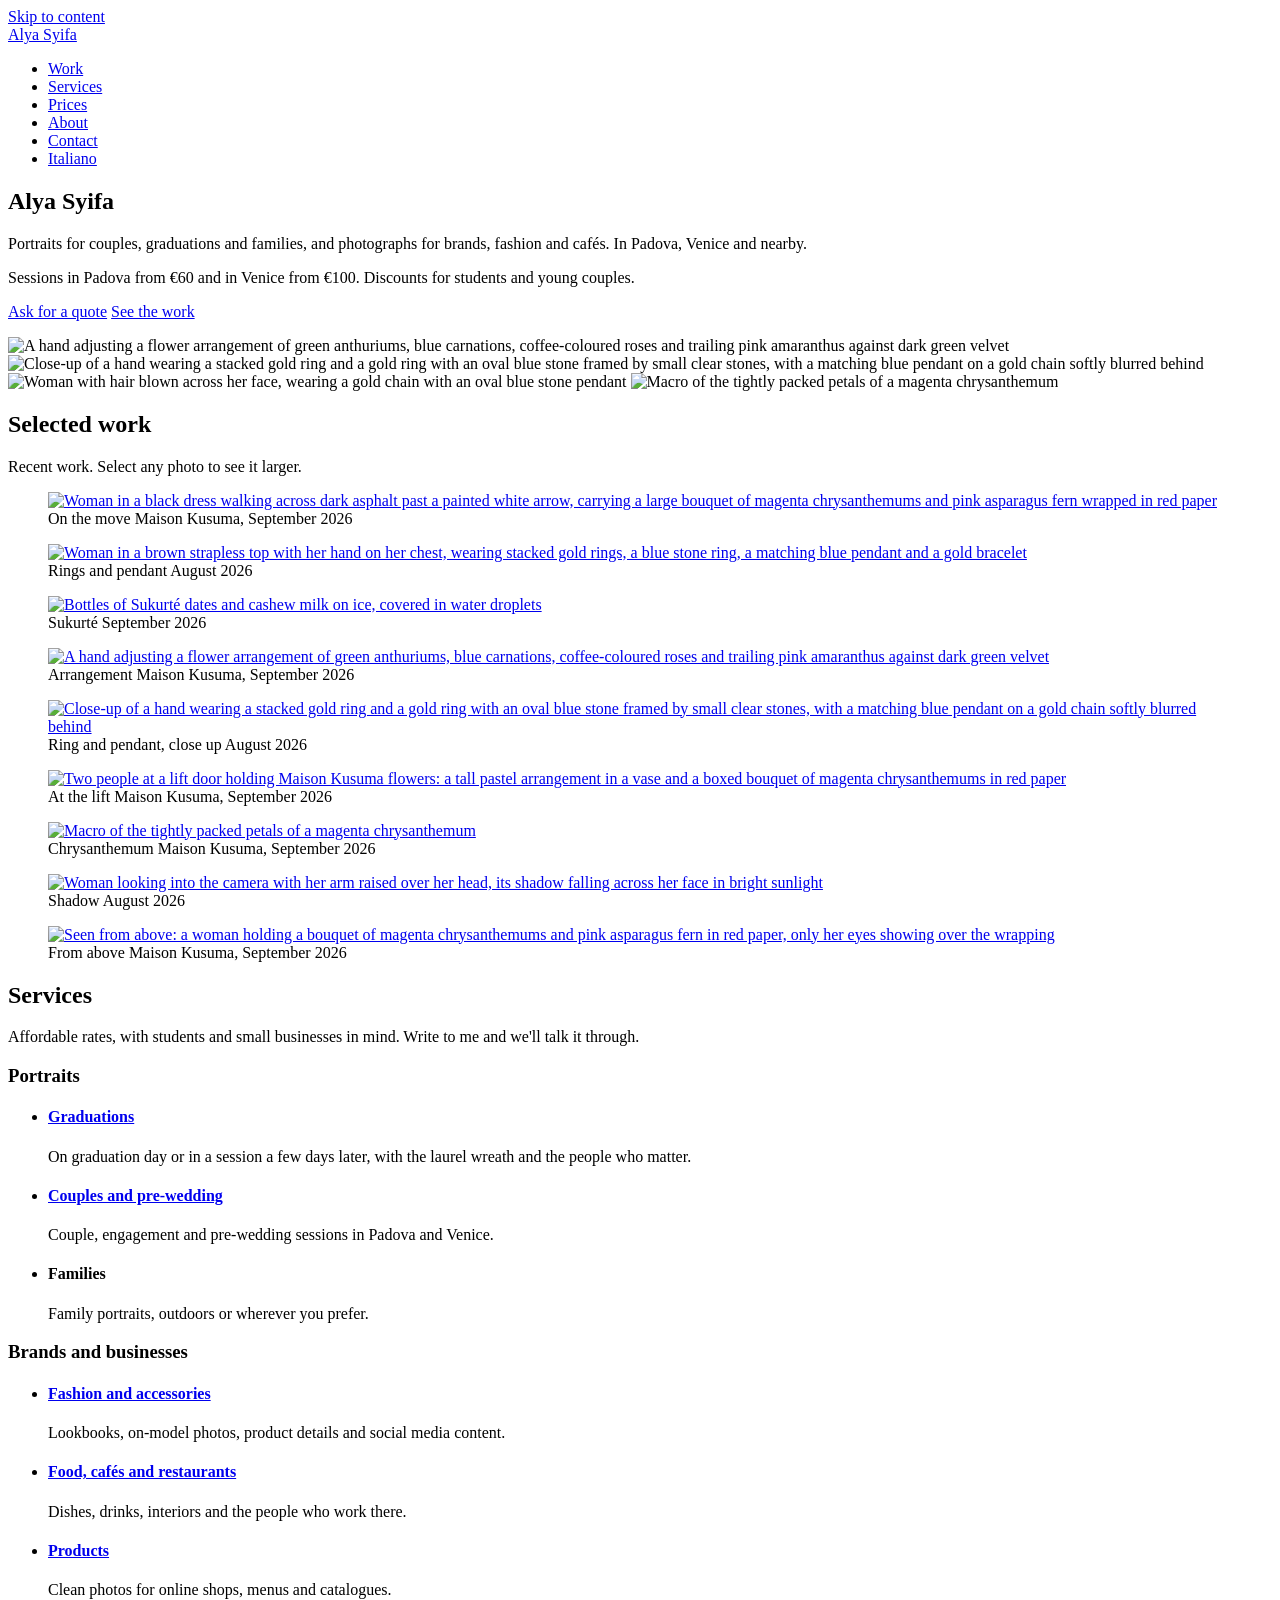
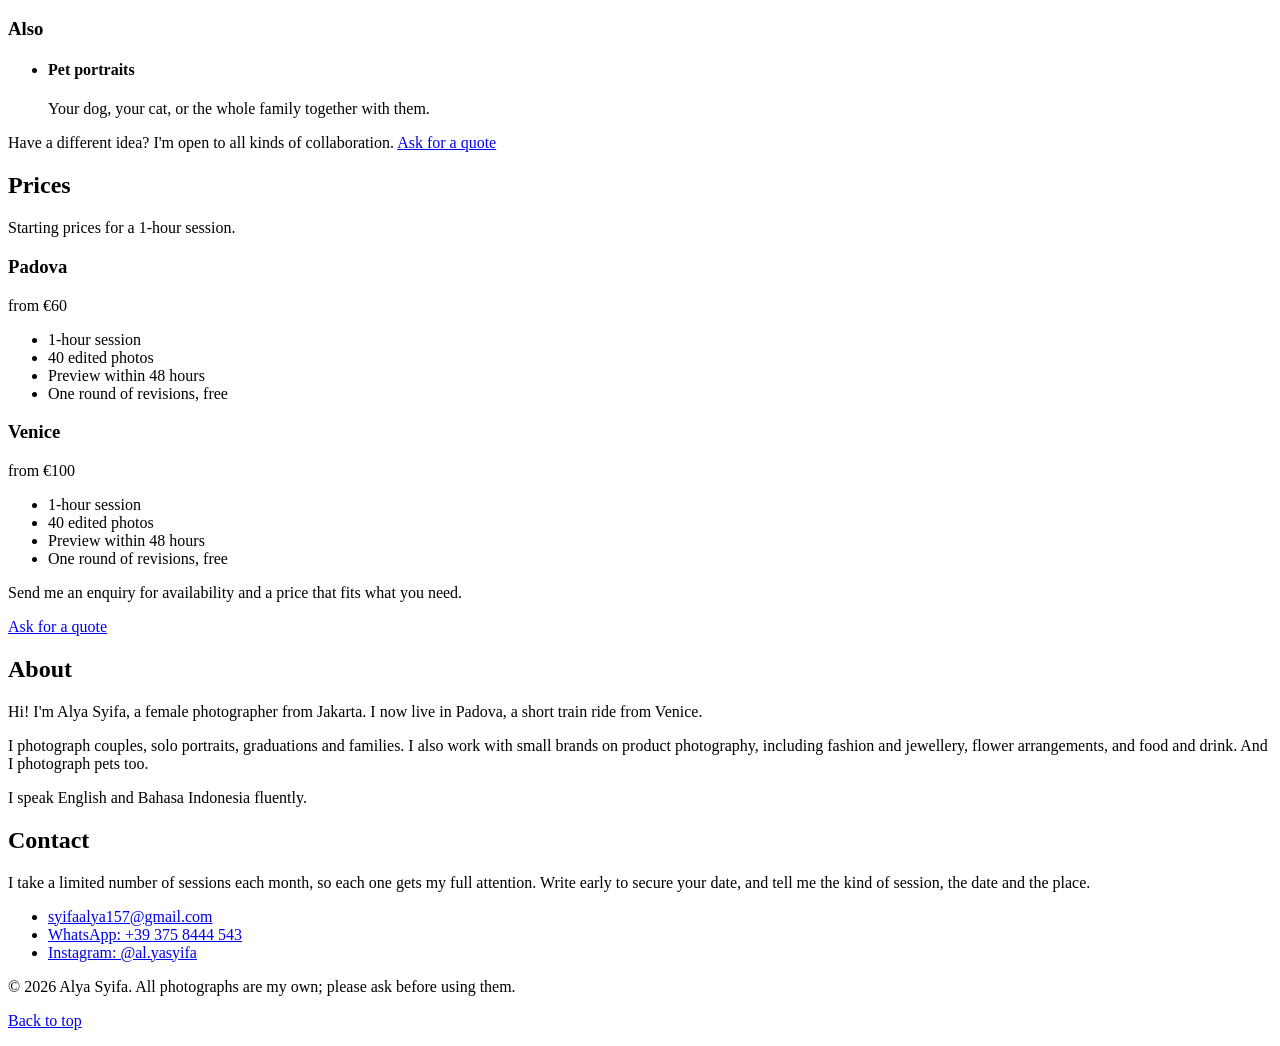
==== index.html @ f37473d4 "Add files via upload" ====
<!doctype html>
<html lang="en">
<head>
  <meta charset="utf-8">
  <meta name="viewport" content="width=device-width, initial-scale=1">
  <title>Alya Syifa | Portrait Photographer in Padova & Venice</title>
  <meta name="description" content="Photo sessions for graduations, couples, pre-wedding and families, plus photos for brands, fashion and cafés in Padova and Venice. Student discounts.">
  <link rel="canonical" href="https://syifaalya157-ops.github.io/">
  <!-- Language versions of this page (Google's hreflang). Keep both pages in sync. -->
  <link rel="alternate" hreflang="it" href="https://syifaalya157-ops.github.io/it/">
  <link rel="alternate" hreflang="en" href="https://syifaalya157-ops.github.io/">
  <link rel="alternate" hreflang="x-default" href="https://syifaalya157-ops.github.io/">

  <meta property="og:type" content="website">
  <meta property="og:locale" content="en_GB">
  <meta property="og:title" content="Alya Syifa | Portrait Photographer in Padova & Venice">
  <meta property="og:description" content="Photo sessions for graduations, couples, pre-wedding and families, plus photos for brands, fashion and cafés in Padova and Venice. Student discounts.">
  <meta property="og:url" content="https://syifaalya157-ops.github.io/">
  <meta property="og:image" content="https://syifaalya157-ops.github.io/images/og-image.jpg">
  <meta name="twitter:card" content="summary_large_image">

  <link rel="icon" href="favicon.svg" type="image/svg+xml">
  <link rel="preconnect" href="https://fonts.googleapis.com">
  <link rel="preconnect" href="https://fonts.gstatic.com" crossorigin>
  <link rel="stylesheet" href="https://fonts.googleapis.com/css2?family=Schibsted+Grotesk:wght@400;500;600;700&display=swap">
  <link rel="stylesheet" href="css/style.css">

  <script type="application/ld+json">
{
  "@context": "https://schema.org",
  "@graph": [
    {
      "@type": "Person",
      "@id": "https://syifaalya157-ops.github.io/#me",
      "name": "Alya Syifa",
      "url": "https://syifaalya157-ops.github.io/",
      "jobTitle": "Portrait photography",
      "sameAs": [
        "https://www.instagram.com/al.yasyifa/"
      ],
      "areaServed": [
        {
          "@type": "City",
          "name": "Padova"
        },
        {
          "@type": "City",
          "name": "Venezia"
        }
      ]
    },
    {
      "@type": "Service",
      "name": "Graduations",
      "description": "On graduation day or in a session a few days later, with the laurel wreath and the people who matter.",
      "url": "https://syifaalya157-ops.github.io/graduation.html",
      "inLanguage": "en",
      "provider": {
        "@id": "https://syifaalya157-ops.github.io/#me"
      },
      "areaServed": [
        {
          "@type": "City",
          "name": "Padova"
        },
        {
          "@type": "City",
          "name": "Venezia"
        }
      ]
    },
    {
      "@type": "Service",
      "name": "Couples and pre-wedding",
      "description": "Couple, engagement and pre-wedding sessions in Padova and Venice.",
      "url": "https://syifaalya157-ops.github.io/couples-pre-wedding.html",
      "inLanguage": "en",
      "provider": {
        "@id": "https://syifaalya157-ops.github.io/#me"
      },
      "areaServed": [
        {
          "@type": "City",
          "name": "Padova"
        },
        {
          "@type": "City",
          "name": "Venezia"
        }
      ]
    },
    {
      "@type": "Service",
      "name": "Families",
      "description": "Family portraits, outdoors or wherever you prefer.",
      "url": "https://syifaalya157-ops.github.io/",
      "inLanguage": "en",
      "provider": {
        "@id": "https://syifaalya157-ops.github.io/#me"
      },
      "areaServed": [
        {
          "@type": "City",
          "name": "Padova"
        },
        {
          "@type": "City",
          "name": "Venezia"
        }
      ]
    },
    {
      "@type": "Service",
      "name": "Fashion and accessories",
      "description": "Lookbooks, on-model photos, product details and social media content.",
      "url": "https://syifaalya157-ops.github.io/brands.html",
      "inLanguage": "en",
      "provider": {
        "@id": "https://syifaalya157-ops.github.io/#me"
      },
      "areaServed": [
        {
          "@type": "City",
          "name": "Padova"
        },
        {
          "@type": "City",
          "name": "Venezia"
        }
      ]
    },
    {
      "@type": "Service",
      "name": "Food, cafés and restaurants",
      "description": "Dishes, drinks, interiors and the people who work there.",
      "url": "https://syifaalya157-ops.github.io/brands.html",
      "inLanguage": "en",
      "provider": {
        "@id": "https://syifaalya157-ops.github.io/#me"
      },
      "areaServed": [
        {
          "@type": "City",
          "name": "Padova"
        },
        {
          "@type": "City",
          "name": "Venezia"
        }
      ]
    },
    {
      "@type": "Service",
      "name": "Products",
      "description": "Clean photos for online shops, menus and catalogues.",
      "url": "https://syifaalya157-ops.github.io/brands.html",
      "inLanguage": "en",
      "provider": {
        "@id": "https://syifaalya157-ops.github.io/#me"
      },
      "areaServed": [
        {
          "@type": "City",
          "name": "Padova"
        },
        {
          "@type": "City",
          "name": "Venezia"
        }
      ]
    },
    {
      "@type": "Service",
      "name": "Pet portraits",
      "description": "Your dog, your cat, or the whole family together with them.",
      "url": "https://syifaalya157-ops.github.io/",
      "inLanguage": "en",
      "provider": {
        "@id": "https://syifaalya157-ops.github.io/#me"
      },
      "areaServed": [
        {
          "@type": "City",
          "name": "Padova"
        },
        {
          "@type": "City",
          "name": "Venezia"
        }
      ]
    },
    {
      "@type": "Service",
      "name": "Photo session in Padova",
      "provider": {
        "@id": "https://syifaalya157-ops.github.io/#me"
      },
      "description": "1-hour session; 40 edited photos; Preview within 48 hours; One round of revisions, free",
      "areaServed": {
        "@type": "City",
        "name": "Padova"
      },
      "offers": {
        "@type": "Offer",
        "priceSpecification": {
          "@type": "PriceSpecification",
          "minPrice": "60",
          "priceCurrency": "EUR"
        }
      }
    },
    {
      "@type": "Service",
      "name": "Photo session in Venice",
      "provider": {
        "@id": "https://syifaalya157-ops.github.io/#me"
      },
      "description": "1-hour session; 40 edited photos; Preview within 48 hours; One round of revisions, free",
      "areaServed": {
        "@type": "City",
        "name": "Venice"
      },
      "offers": {
        "@type": "Offer",
        "priceSpecification": {
          "@type": "PriceSpecification",
          "minPrice": "100",
          "priceCurrency": "EUR"
        }
      }
    },
    {
      "@type": "ImageObject",
      "contentUrl": "https://syifaalya157-ops.github.io/images/florist-arrangement-green-velvet-1600.webp",
      "creator": {
        "@id": "https://syifaalya157-ops.github.io/#me"
      },
      "creditText": "Alya Syifa",
      "copyrightNotice": "© 2026 Alya Syifa"
    },
    {
      "@type": "ImageObject",
      "contentUrl": "https://syifaalya157-ops.github.io/images/gold-rings-blue-stone-ring-close-up-1600.webp",
      "creator": {
        "@id": "https://syifaalya157-ops.github.io/#me"
      },
      "creditText": "Alya Syifa",
      "copyrightNotice": "© 2026 Alya Syifa"
    },
    {
      "@type": "ImageObject",
      "contentUrl": "https://syifaalya157-ops.github.io/images/windswept-hair-blue-pendant-1600.webp",
      "creator": {
        "@id": "https://syifaalya157-ops.github.io/#me"
      },
      "creditText": "Alya Syifa",
      "copyrightNotice": "© 2026 Alya Syifa"
    },
    {
      "@type": "ImageObject",
      "contentUrl": "https://syifaalya157-ops.github.io/images/chrysanthemum-macro-1600.webp",
      "creator": {
        "@id": "https://syifaalya157-ops.github.io/#me"
      },
      "creditText": "Alya Syifa",
      "copyrightNotice": "© 2026 Alya Syifa"
    },
    {
      "@type": "ImageObject",
      "contentUrl": "https://syifaalya157-ops.github.io/images/bouquet-walk-road-arrow-1600.webp",
      "creator": {
        "@id": "https://syifaalya157-ops.github.io/#me"
      },
      "creditText": "Alya Syifa",
      "copyrightNotice": "© 2026 Alya Syifa"
    },
    {
      "@type": "ImageObject",
      "contentUrl": "https://syifaalya157-ops.github.io/images/gold-rings-blue-pendant-1600.webp",
      "creator": {
        "@id": "https://syifaalya157-ops.github.io/#me"
      },
      "creditText": "Alya Syifa",
      "copyrightNotice": "© 2026 Alya Syifa"
    },
    {
      "@type": "ImageObject",
      "contentUrl": "https://syifaalya157-ops.github.io/images/sukurte-dates-cashew-drink-1600.webp",
      "creator": {
        "@id": "https://syifaalya157-ops.github.io/#me"
      },
      "creditText": "Alya Syifa",
      "copyrightNotice": "© 2026 Alya Syifa"
    },
    {
      "@type": "ImageObject",
      "contentUrl": "https://syifaalya157-ops.github.io/images/maison-kusuma-flowers-lift-1600.webp",
      "creator": {
        "@id": "https://syifaalya157-ops.github.io/#me"
      },
      "creditText": "Alya Syifa",
      "copyrightNotice": "© 2026 Alya Syifa"
    },
    {
      "@type": "ImageObject",
      "contentUrl": "https://syifaalya157-ops.github.io/images/portrait-light-and-shadow-1600.webp",
      "creator": {
        "@id": "https://syifaalya157-ops.github.io/#me"
      },
      "creditText": "Alya Syifa",
      "copyrightNotice": "© 2026 Alya Syifa"
    },
    {
      "@type": "ImageObject",
      "contentUrl": "https://syifaalya157-ops.github.io/images/bouquet-from-above-1600.webp",
      "creator": {
        "@id": "https://syifaalya157-ops.github.io/#me"
      },
      "creditText": "Alya Syifa",
      "copyrightNotice": "© 2026 Alya Syifa"
    }
  ]
}
  </script>
</head>
<body>
  <a class="skip-link" href="#main">Skip to content</a>

  <header class="site-header">
    <div class="wrap">
      <a class="site-name" href="index.html" aria-current="page">Alya Syifa</a>
      <nav class="site-nav" aria-label="Main">
        <ul>
          <li><a href="#work">Work</a></li>
          <li><a href="#services">Services</a></li>
          <li><a href="#prices">Prices</a></li>
          <li><a href="#about">About</a></li>
          <li><a href="#contact">Contact</a></li>
          <li class="lang-item"><a href="it/index.html" hreflang="it" lang="it">Italiano</a></li>
        </ul>
      </nav>
    </div>
  </header>

  <main id="main">

    <section class="wrap hero" aria-labelledby="intro-title">
      <div>
        <h1 id="intro-title">Alya Syifa</h1>
        <p class="intro">Portraits for couples, graduations and families, and photographs for brands, fashion and cafés. In Padova, Venice and nearby.</p>
        <p class="note">Sessions in Padova from €60 and in Venice from €100. Discounts for students and young couples.</p>
        <p class="actions">
          <a class="btn" href="#contact">Ask for a quote</a>
          <a class="lead-link" href="#work">See the work</a>
        </p>
      </div>
      <!-- Collage of recent work. To swap a photo, change its file name in both
           src and srcset, and update the alt text. -->
      <div class="collage" role="group" aria-label="Recent work">
        <img class="tile-tall" style="object-position: 50% 35%"
             src="images/florist-arrangement-green-velvet-800.webp"
             srcset="images/florist-arrangement-green-velvet-800.webp 800w, images/florist-arrangement-green-velvet-1600.webp 1152w"
             sizes="(min-width: 52rem) 22vw, 50vw"
             width="800" height="1422" fetchpriority="high" decoding="async"
             alt="A hand adjusting a flower arrangement of green anthuriums, blue carnations, coffee-coloured roses and trailing pink amaranthus against dark green velvet">
        <img class="tile-small" style="object-position: 40% 60%"
             src="images/gold-rings-blue-stone-ring-close-up-800.webp"
             srcset="images/gold-rings-blue-stone-ring-close-up-800.webp 800w, images/gold-rings-blue-stone-ring-close-up-1600.webp 1600w"
             sizes="(min-width: 52rem) 22vw, 50vw"
             width="800" height="450" decoding="async"
             alt="Close-up of a hand wearing a stacked gold ring and a gold ring with an oval blue stone framed by small clear stones, with a matching blue pendant on a gold chain softly blurred behind">
        <img class="tile-mid" style="object-position: 50% 45%"
             src="images/windswept-hair-blue-pendant-800.webp"
             srcset="images/windswept-hair-blue-pendant-800.webp 800w, images/windswept-hair-blue-pendant-1600.webp 1600w"
             sizes="(min-width: 52rem) 22vw, 50vw"
             width="800" height="1000" decoding="async"
             alt="Woman with hair blown across her face, wearing a gold chain with an oval blue stone pendant">
        <img class="tile-wide" style="object-position: 50% 45%"
             src="images/chrysanthemum-macro-800.webp"
             srcset="images/chrysanthemum-macro-800.webp 800w, images/chrysanthemum-macro-1600.webp 1600w"
             sizes="(min-width: 52rem) 22vw, 50vw"
             width="800" height="534" decoding="async"
             alt="Macro of the tightly packed petals of a magenta chrysanthemum">
      </div>
    </section>

    <!-- Gallery: to add a photo, run tools/prepare_photos.py and paste the <figure> block it prints.
         Photos fill top to bottom, column by column.
         As you shoot other kinds of sessions, mix them in here: the best 6–12 photos overall. -->
    <section class="section" id="work" aria-labelledby="work-title">
      <div class="wrap">
        <div class="section-head">
          <h2 id="work-title">Selected work</h2>
          <p>Recent work. Select any photo to see it larger.</p>
        </div>
        <div class="gallery" data-lightbox>
          <figure class="shot" style="--ar: 1.7778">
            <a class="shot-link" href="images/bouquet-walk-road-arrow-1600.webp">
              <img src="images/bouquet-walk-road-arrow-800.webp"
                   srcset="images/bouquet-walk-road-arrow-800.webp 800w, images/bouquet-walk-road-arrow-1600.webp 1600w"
                   sizes="(max-width: 40rem) 100vw, 45vw"
                   width="1600" height="900" loading="lazy" decoding="async"
                   alt="Woman in a black dress walking across dark asphalt past a painted white arrow, carrying a large bouquet of magenta chrysanthemums and pink asparagus fern wrapped in red paper">
            </a>
            <figcaption>On the move <span>Maison Kusuma, September 2026</span></figcaption>
          </figure>

          <figure class="shot" style="--ar: 0.5625">
            <a class="shot-link" href="images/gold-rings-blue-pendant-1600.webp">
              <img src="images/gold-rings-blue-pendant-800.webp"
                   srcset="images/gold-rings-blue-pendant-800.webp 800w, images/gold-rings-blue-pendant-1600.webp 1152w"
                   sizes="(max-width: 40rem) 100vw, 45vw"
                   width="1152" height="2048" loading="lazy" decoding="async"
                   alt="Woman in a brown strapless top with her hand on her chest, wearing stacked gold rings, a blue stone ring, a matching blue pendant and a gold bracelet">
            </a>
            <figcaption>Rings and pendant <span>August 2026</span></figcaption>
          </figure>

          <figure class="shot" style="--ar: 1.7778">
            <a class="shot-link" href="images/sukurte-dates-cashew-drink-1600.webp">
              <img src="images/sukurte-dates-cashew-drink-800.webp"
                   srcset="images/sukurte-dates-cashew-drink-800.webp 800w, images/sukurte-dates-cashew-drink-1600.webp 1600w"
                   sizes="(max-width: 40rem) 100vw, 45vw"
                   width="1600" height="900" loading="lazy" decoding="async"
                   alt="Bottles of Sukurté dates and cashew milk on ice, covered in water droplets">
            </a>
            <figcaption>Sukurté <span>September 2026</span></figcaption>
          </figure>

          <figure class="shot" style="--ar: 0.5625">
            <a class="shot-link" href="images/florist-arrangement-green-velvet-1600.webp">
              <img src="images/florist-arrangement-green-velvet-800.webp"
                   srcset="images/florist-arrangement-green-velvet-800.webp 800w, images/florist-arrangement-green-velvet-1600.webp 1152w"
                   sizes="(max-width: 40rem) 100vw, 45vw"
                   width="1152" height="2048" loading="lazy" decoding="async"
                   alt="A hand adjusting a flower arrangement of green anthuriums, blue carnations, coffee-coloured roses and trailing pink amaranthus against dark green velvet">
            </a>
            <figcaption>Arrangement <span>Maison Kusuma, September 2026</span></figcaption>
          </figure>

          <figure class="shot" style="--ar: 1.7778">
            <a class="shot-link" href="images/gold-rings-blue-stone-ring-close-up-1600.webp">
              <img src="images/gold-rings-blue-stone-ring-close-up-800.webp"
                   srcset="images/gold-rings-blue-stone-ring-close-up-800.webp 800w, images/gold-rings-blue-stone-ring-close-up-1600.webp 1600w"
                   sizes="(max-width: 40rem) 100vw, 45vw"
                   width="1600" height="900" loading="lazy" decoding="async"
                   alt="Close-up of a hand wearing a stacked gold ring and a gold ring with an oval blue stone framed by small clear stones, with a matching blue pendant on a gold chain softly blurred behind">
            </a>
            <figcaption>Ring and pendant, close up <span>August 2026</span></figcaption>
          </figure>

          <figure class="shot" style="--ar: 1.7778">
            <a class="shot-link" href="images/maison-kusuma-flowers-lift-1600.webp">
              <img src="images/maison-kusuma-flowers-lift-800.webp"
                   srcset="images/maison-kusuma-flowers-lift-800.webp 800w, images/maison-kusuma-flowers-lift-1600.webp 1600w"
                   sizes="(max-width: 40rem) 100vw, 45vw"
                   width="1600" height="900" loading="lazy" decoding="async"
                   alt="Two people at a lift door holding Maison Kusuma flowers: a tall pastel arrangement in a vase and a boxed bouquet of magenta chrysanthemums in red paper">
            </a>
            <figcaption>At the lift <span>Maison Kusuma, September 2026</span></figcaption>
          </figure>

          <figure class="shot" style="--ar: 1.4967">
            <a class="shot-link" href="images/chrysanthemum-macro-1600.webp">
              <img src="images/chrysanthemum-macro-800.webp"
                   srcset="images/chrysanthemum-macro-800.webp 800w, images/chrysanthemum-macro-1600.webp 1600w"
                   sizes="(max-width: 40rem) 100vw, 45vw"
                   width="1600" height="1069" loading="lazy" decoding="async"
                   alt="Macro of the tightly packed petals of a magenta chrysanthemum">
            </a>
            <figcaption>Chrysanthemum <span>Maison Kusuma, September 2026</span></figcaption>
          </figure>

          <figure class="shot" style="--ar: 0.5625">
            <a class="shot-link" href="images/portrait-light-and-shadow-1600.webp">
              <img src="images/portrait-light-and-shadow-800.webp"
                   srcset="images/portrait-light-and-shadow-800.webp 800w, images/portrait-light-and-shadow-1600.webp 1152w"
                   sizes="(max-width: 40rem) 100vw, 45vw"
                   width="1152" height="2048" loading="lazy" decoding="async"
                   alt="Woman looking into the camera with her arm raised over her head, its shadow falling across her face in bright sunlight">
            </a>
            <figcaption>Shadow <span>August 2026</span></figcaption>
          </figure>

          <figure class="shot" style="--ar: 1.7778">
            <a class="shot-link" href="images/bouquet-from-above-1600.webp">
              <img src="images/bouquet-from-above-800.webp"
                   srcset="images/bouquet-from-above-800.webp 800w, images/bouquet-from-above-1600.webp 1600w"
                   sizes="(max-width: 40rem) 100vw, 45vw"
                   width="1600" height="900" loading="lazy" decoding="async"
                   alt="Seen from above: a woman holding a bouquet of magenta chrysanthemums and pink asparagus fern in red paper, only her eyes showing over the wrapping">
            </a>
            <figcaption>From above <span>Maison Kusuma, September 2026</span></figcaption>
          </figure>
        </div>
      </div>
    </section>

    <section class="section" id="services" aria-labelledby="services-title">
      <div class="wrap">
        <div class="section-head">
          <h2 id="services-title">Services</h2>
          <p>Affordable rates, with students and small businesses in mind. Write to me and we'll talk it through.</p>
        </div>
        <div class="service-group">
          <h3>Portraits</h3>
          <ul class="service-list">
            <li>
              <h4><a href="graduation.html">Graduations</a></h4>
              <p>On graduation day or in a session a few days later, with the laurel wreath and the people who matter.</p>
            </li>
            <li>
              <h4><a href="couples-pre-wedding.html">Couples and pre-wedding</a></h4>
              <p>Couple, engagement and pre-wedding sessions in Padova and Venice.</p>
            </li>
            <li>
              <h4>Families</h4>
              <p>Family portraits, outdoors or wherever you prefer.</p>
            </li>
          </ul>
        </div>
        <div class="service-group">
          <h3>Brands and businesses</h3>
          <ul class="service-list">
            <li>
              <h4><a href="brands.html#fashion">Fashion and accessories</a></h4>
              <p>Lookbooks, on-model photos, product details and social media content.</p>
            </li>
            <li>
              <h4><a href="brands.html#food">Food, cafés and restaurants</a></h4>
              <p>Dishes, drinks, interiors and the people who work there.</p>
            </li>
            <li>
              <h4><a href="brands.html#products">Products</a></h4>
              <p>Clean photos for online shops, menus and catalogues.</p>
            </li>
          </ul>
        </div>
        <div class="service-group">
          <h3>Also</h3>
          <ul class="service-list">
            <li>
              <h4>Pet portraits</h4>
              <p>Your dog, your cat, or the whole family together with them.</p>
            </li>
          </ul>
        </div>
        <p class="collab">Have a different idea? I'm open to all kinds of collaboration. <a href="#contact">Ask for a quote</a></p>
      </div>
    </section>


    <section class="section" id="prices" aria-labelledby="prices-title">
      <div class="wrap">
        <div class="section-head">
          <h2 id="prices-title">Prices</h2>
          <p>Starting prices for a 1-hour session.</p>
        </div>
        <div class="prices">
          <article class="price">
            <h3>Padova</h3>
            <p class="amount"><span class="from">from</span> €60</p>
            <ul>
              <li>1-hour session</li>
              <li>40 edited photos</li>
              <li>Preview within 48 hours</li>
              <li>One round of revisions, free</li>
            </ul>
          </article>
          <article class="price">
            <h3>Venice</h3>
            <p class="amount"><span class="from">from</span> €100</p>
            <ul>
              <li>1-hour session</li>
              <li>40 edited photos</li>
              <li>Preview within 48 hours</li>
              <li>One round of revisions, free</li>
            </ul>
          </article>
        </div>
        <div class="prices-cta">
          <p>Send me an enquiry for availability and a price that fits what you need.</p>
          <p class="actions"><a class="btn" href="#contact">Ask for a quote</a></p>
        </div>
      </div>
    </section>
    <section class="section" id="about" aria-labelledby="about-title">
      <div class="wrap">
        <div class="section-head">
          <h2 id="about-title">About</h2>
        </div>
        <!-- To add a portrait of yourself later: put it above <div class="text">
             as an <img> and remove " text-only" from the class below. -->
        <div class="about text-only">
          <div class="text">
            <p>Hi! I'm Alya Syifa, a female photographer from Jakarta. I now live in Padova, a short train ride from Venice.</p>
            <p>I photograph couples, solo portraits, graduations and families. I also work with small brands on product photography, including fashion and jewellery, flower arrangements, and food and drink. And I photograph pets too.</p>
            <p>I speak English and Bahasa Indonesia fluently.</p>
          </div>
        </div>
      </div>
    </section>

    <section class="section" id="contact" aria-labelledby="contact-title">
      <div class="wrap">
        <div class="section-head">
          <h2 id="contact-title">Contact</h2>
          <p>I take a limited number of sessions each month, so each one gets my full attention. Write early to secure your date, and tell me the kind of session, the date and the place.</p>
        </div>
        <ul class="contact-list">
          <li><a class="big" href="mailto:syifaalya157@gmail.com">syifaalya157@gmail.com</a></li>
          <!-- WhatsApp link: country code + number, no spaces or + sign. -->
          <li><a href="https://wa.me/393758444543">WhatsApp: +39 375 8444 543</a></li>
          <li><a href="https://www.instagram.com/al.yasyifa/" rel="me">Instagram: @al.yasyifa</a></li>
        </ul>
      </div>
    </section>

  </main>

  <footer class="site-footer">
    <div class="wrap">
      <p>© 2026 Alya Syifa. All photographs are my own; please ask before using them.</p>
      <!-- If you have a partita IVA, Italian rules require it on the home page. Remove the comment marks and fill it in:
      <p>P.IVA [00000000000]</p> -->
      <p><a href="#main">Back to top</a></p>
    </div>
  </footer>

  <script src="js/lightbox.js" defer></script>
</body>
</html>
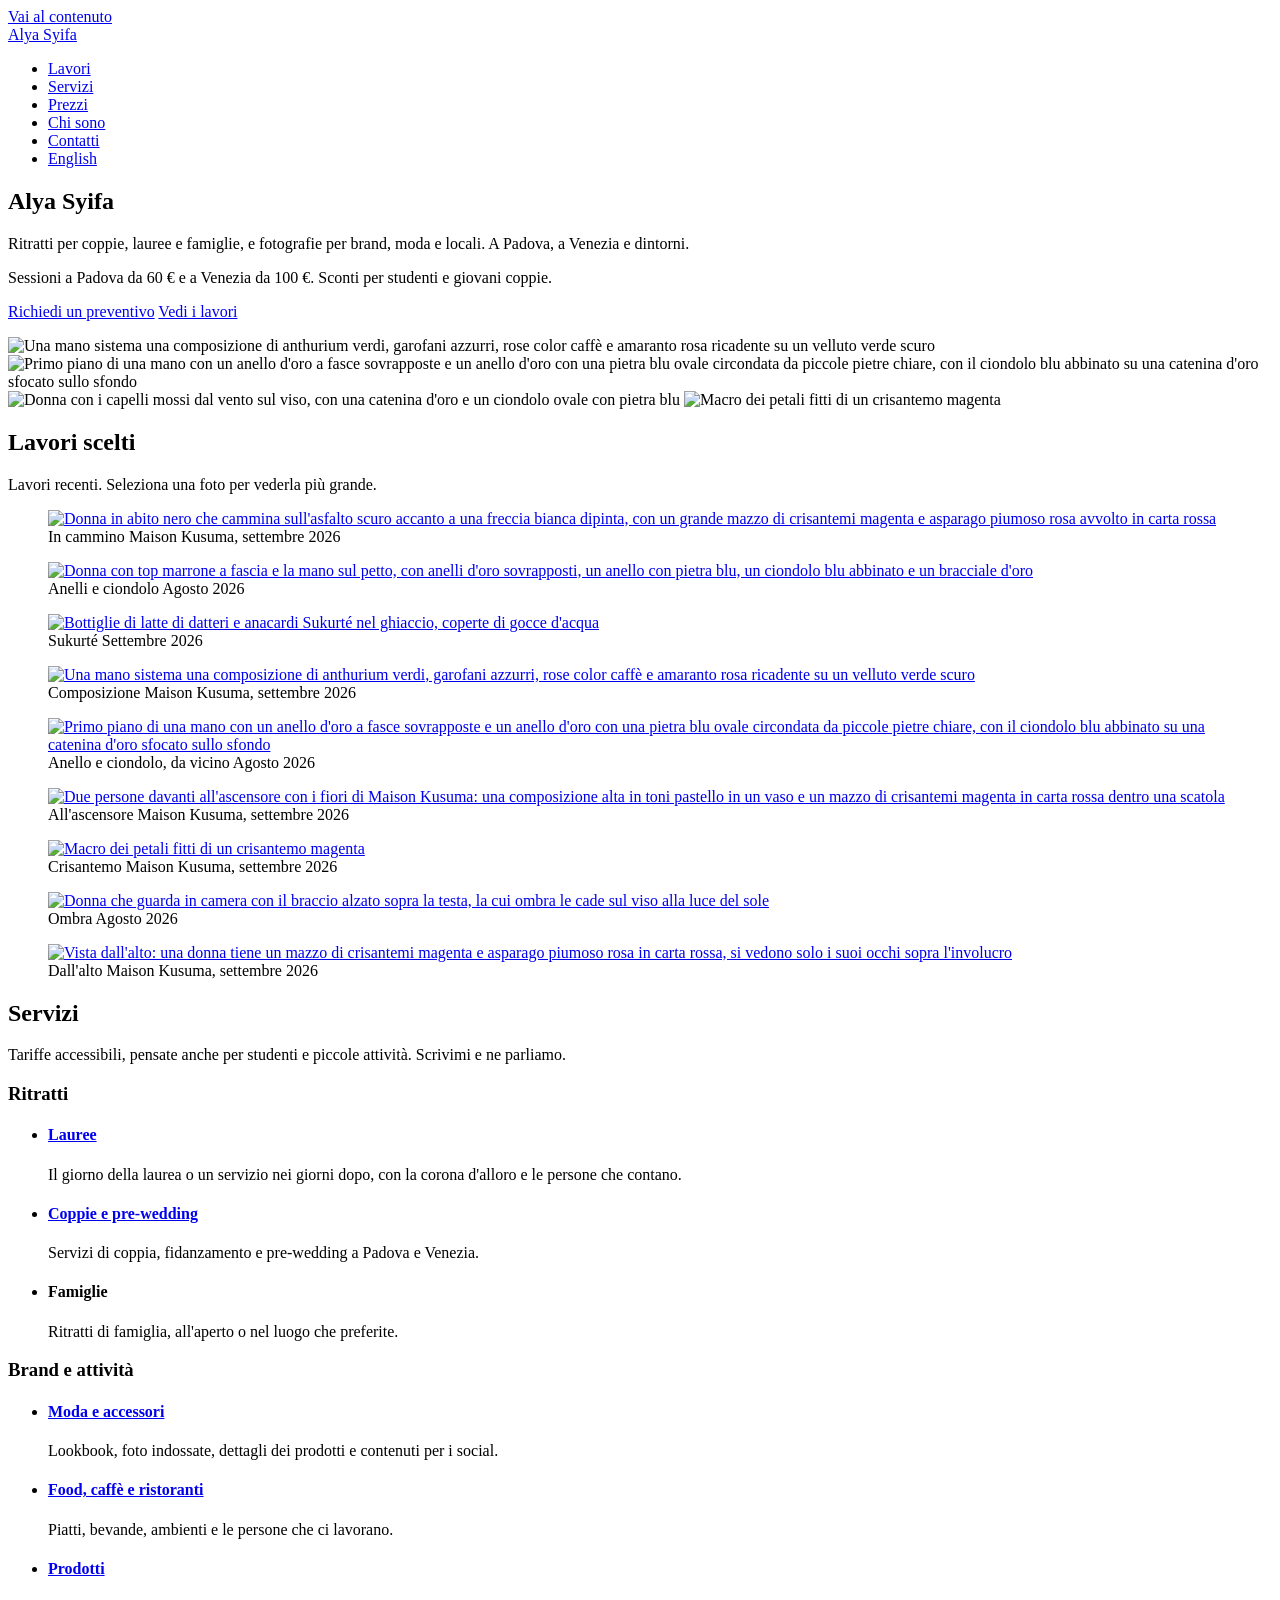
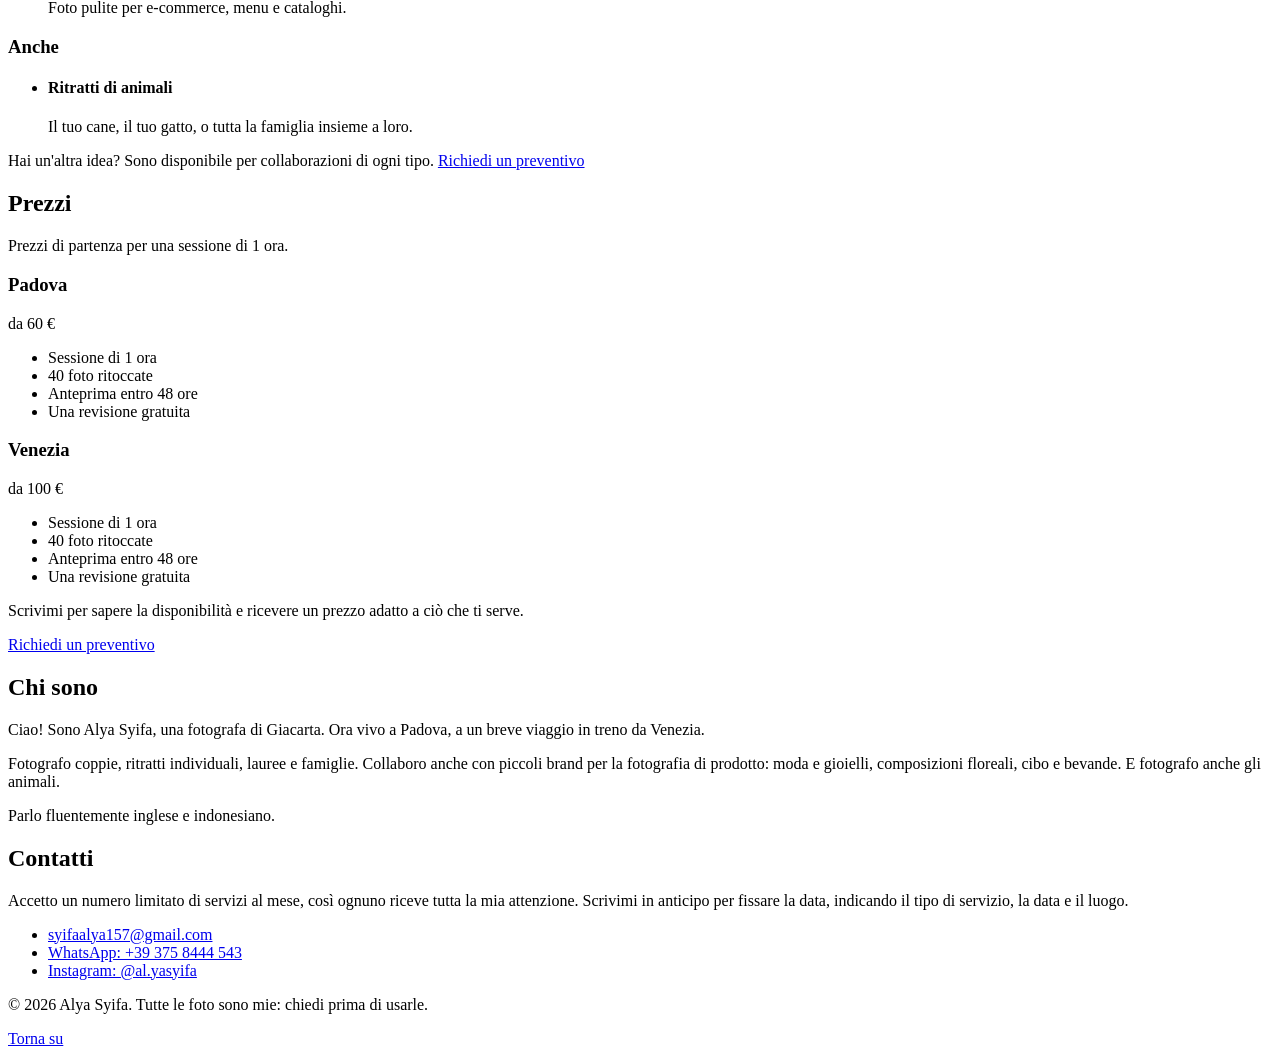
==== commit d0787782: "Add files via upload" ====
--- a/index.html
+++ b/index.html
@@ -1,29 +1,29 @@
 <!doctype html>
-<html lang="en">
+<html lang="it">
 <head>
   <meta charset="utf-8">
   <meta name="viewport" content="width=device-width, initial-scale=1">
-  <title>Alya Syifa | Portrait Photographer in Padova & Venice</title>
-  <meta name="description" content="Photo sessions for graduations, couples, pre-wedding and families, plus photos for brands, fashion and cafés in Padova and Venice. Student discounts.">
-  <link rel="canonical" href="https://syifaalya157-ops.github.io/">
+  <title>Alya Syifa | Fotografia di ritratto a Padova e Venezia</title>
+  <meta name="description" content="Servizi fotografici per lauree, coppie, pre-wedding e famiglie, e foto per brand, moda e locali a Padova e Venezia. Sconti per studenti.">
+  <link rel="canonical" href="https://syifaalya157-ops.github.io/it/">
   <!-- Language versions of this page (Google's hreflang). Keep both pages in sync. -->
   <link rel="alternate" hreflang="it" href="https://syifaalya157-ops.github.io/it/">
   <link rel="alternate" hreflang="en" href="https://syifaalya157-ops.github.io/">
   <link rel="alternate" hreflang="x-default" href="https://syifaalya157-ops.github.io/">
 
   <meta property="og:type" content="website">
-  <meta property="og:locale" content="en_GB">
-  <meta property="og:title" content="Alya Syifa | Portrait Photographer in Padova & Venice">
-  <meta property="og:description" content="Photo sessions for graduations, couples, pre-wedding and families, plus photos for brands, fashion and cafés in Padova and Venice. Student discounts.">
-  <meta property="og:url" content="https://syifaalya157-ops.github.io/">
+  <meta property="og:locale" content="it_IT">
+  <meta property="og:title" content="Alya Syifa | Fotografia di ritratto a Padova e Venezia">
+  <meta property="og:description" content="Servizi fotografici per lauree, coppie, pre-wedding e famiglie, e foto per brand, moda e locali a Padova e Venezia. Sconti per studenti.">
+  <meta property="og:url" content="https://syifaalya157-ops.github.io/it/">
   <meta property="og:image" content="https://syifaalya157-ops.github.io/images/og-image.jpg">
   <meta name="twitter:card" content="summary_large_image">
 
-  <link rel="icon" href="favicon.svg" type="image/svg+xml">
+  <link rel="icon" href="../favicon.svg" type="image/svg+xml">
   <link rel="preconnect" href="https://fonts.googleapis.com">
   <link rel="preconnect" href="https://fonts.gstatic.com" crossorigin>
   <link rel="stylesheet" href="https://fonts.googleapis.com/css2?family=Schibsted+Grotesk:wght@400;500;600;700&display=swap">
-  <link rel="stylesheet" href="css/style.css">
+  <link rel="stylesheet" href="../css/style.css">
 
   <script type="application/ld+json">
 {
@@ -34,7 +34,7 @@
       "@id": "https://syifaalya157-ops.github.io/#me",
       "name": "Alya Syifa",
       "url": "https://syifaalya157-ops.github.io/",
-      "jobTitle": "Portrait photography",
+      "jobTitle": "Fotografia di ritratto",
       "sameAs": [
         "https://www.instagram.com/al.yasyifa/"
       ],
@@ -51,151 +51,151 @@
     },
     {
       "@type": "Service",
-      "name": "Graduations",
-      "description": "On graduation day or in a session a few days later, with the laurel wreath and the people who matter.",
-      "url": "https://syifaalya157-ops.github.io/graduation.html",
-      "inLanguage": "en",
-      "provider": {
-        "@id": "https://syifaalya157-ops.github.io/#me"
-      },
-      "areaServed": [
-        {
-          "@type": "City",
-          "name": "Padova"
-        },
-        {
-          "@type": "City",
-          "name": "Venezia"
-        }
-      ]
-    },
-    {
-      "@type": "Service",
-      "name": "Couples and pre-wedding",
-      "description": "Couple, engagement and pre-wedding sessions in Padova and Venice.",
-      "url": "https://syifaalya157-ops.github.io/couples-pre-wedding.html",
-      "inLanguage": "en",
-      "provider": {
-        "@id": "https://syifaalya157-ops.github.io/#me"
-      },
-      "areaServed": [
-        {
-          "@type": "City",
-          "name": "Padova"
-        },
-        {
-          "@type": "City",
-          "name": "Venezia"
-        }
-      ]
-    },
-    {
-      "@type": "Service",
-      "name": "Families",
-      "description": "Family portraits, outdoors or wherever you prefer.",
-      "url": "https://syifaalya157-ops.github.io/",
-      "inLanguage": "en",
-      "provider": {
-        "@id": "https://syifaalya157-ops.github.io/#me"
-      },
-      "areaServed": [
-        {
-          "@type": "City",
-          "name": "Padova"
-        },
-        {
-          "@type": "City",
-          "name": "Venezia"
-        }
-      ]
-    },
-    {
-      "@type": "Service",
-      "name": "Fashion and accessories",
-      "description": "Lookbooks, on-model photos, product details and social media content.",
-      "url": "https://syifaalya157-ops.github.io/brands.html",
-      "inLanguage": "en",
-      "provider": {
-        "@id": "https://syifaalya157-ops.github.io/#me"
-      },
-      "areaServed": [
-        {
-          "@type": "City",
-          "name": "Padova"
-        },
-        {
-          "@type": "City",
-          "name": "Venezia"
-        }
-      ]
-    },
-    {
-      "@type": "Service",
-      "name": "Food, cafés and restaurants",
-      "description": "Dishes, drinks, interiors and the people who work there.",
-      "url": "https://syifaalya157-ops.github.io/brands.html",
-      "inLanguage": "en",
-      "provider": {
-        "@id": "https://syifaalya157-ops.github.io/#me"
-      },
-      "areaServed": [
-        {
-          "@type": "City",
-          "name": "Padova"
-        },
-        {
-          "@type": "City",
-          "name": "Venezia"
-        }
-      ]
-    },
-    {
-      "@type": "Service",
-      "name": "Products",
-      "description": "Clean photos for online shops, menus and catalogues.",
-      "url": "https://syifaalya157-ops.github.io/brands.html",
-      "inLanguage": "en",
-      "provider": {
-        "@id": "https://syifaalya157-ops.github.io/#me"
-      },
-      "areaServed": [
-        {
-          "@type": "City",
-          "name": "Padova"
-        },
-        {
-          "@type": "City",
-          "name": "Venezia"
-        }
-      ]
-    },
-    {
-      "@type": "Service",
-      "name": "Pet portraits",
-      "description": "Your dog, your cat, or the whole family together with them.",
-      "url": "https://syifaalya157-ops.github.io/",
-      "inLanguage": "en",
-      "provider": {
-        "@id": "https://syifaalya157-ops.github.io/#me"
-      },
-      "areaServed": [
-        {
-          "@type": "City",
-          "name": "Padova"
-        },
-        {
-          "@type": "City",
-          "name": "Venezia"
-        }
-      ]
-    },
-    {
-      "@type": "Service",
-      "name": "Photo session in Padova",
-      "provider": {
-        "@id": "https://syifaalya157-ops.github.io/#me"
-      },
-      "description": "1-hour session; 40 edited photos; Preview within 48 hours; One round of revisions, free",
+      "name": "Lauree",
+      "description": "Il giorno della laurea o un servizio nei giorni dopo, con la corona d'alloro e le persone che contano.",
+      "url": "https://syifaalya157-ops.github.io/it/laurea.html",
+      "inLanguage": "it",
+      "provider": {
+        "@id": "https://syifaalya157-ops.github.io/#me"
+      },
+      "areaServed": [
+        {
+          "@type": "City",
+          "name": "Padova"
+        },
+        {
+          "@type": "City",
+          "name": "Venezia"
+        }
+      ]
+    },
+    {
+      "@type": "Service",
+      "name": "Coppie e pre-wedding",
+      "description": "Servizi di coppia, fidanzamento e pre-wedding a Padova e Venezia.",
+      "url": "https://syifaalya157-ops.github.io/it/coppie-pre-wedding.html",
+      "inLanguage": "it",
+      "provider": {
+        "@id": "https://syifaalya157-ops.github.io/#me"
+      },
+      "areaServed": [
+        {
+          "@type": "City",
+          "name": "Padova"
+        },
+        {
+          "@type": "City",
+          "name": "Venezia"
+        }
+      ]
+    },
+    {
+      "@type": "Service",
+      "name": "Famiglie",
+      "description": "Ritratti di famiglia, all'aperto o nel luogo che preferite.",
+      "url": "https://syifaalya157-ops.github.io/it/",
+      "inLanguage": "it",
+      "provider": {
+        "@id": "https://syifaalya157-ops.github.io/#me"
+      },
+      "areaServed": [
+        {
+          "@type": "City",
+          "name": "Padova"
+        },
+        {
+          "@type": "City",
+          "name": "Venezia"
+        }
+      ]
+    },
+    {
+      "@type": "Service",
+      "name": "Moda e accessori",
+      "description": "Lookbook, foto indossate, dettagli dei prodotti e contenuti per i social.",
+      "url": "https://syifaalya157-ops.github.io/it/brand.html",
+      "inLanguage": "it",
+      "provider": {
+        "@id": "https://syifaalya157-ops.github.io/#me"
+      },
+      "areaServed": [
+        {
+          "@type": "City",
+          "name": "Padova"
+        },
+        {
+          "@type": "City",
+          "name": "Venezia"
+        }
+      ]
+    },
+    {
+      "@type": "Service",
+      "name": "Food, caffè e ristoranti",
+      "description": "Piatti, bevande, ambienti e le persone che ci lavorano.",
+      "url": "https://syifaalya157-ops.github.io/it/brand.html",
+      "inLanguage": "it",
+      "provider": {
+        "@id": "https://syifaalya157-ops.github.io/#me"
+      },
+      "areaServed": [
+        {
+          "@type": "City",
+          "name": "Padova"
+        },
+        {
+          "@type": "City",
+          "name": "Venezia"
+        }
+      ]
+    },
+    {
+      "@type": "Service",
+      "name": "Prodotti",
+      "description": "Foto pulite per e-commerce, menu e cataloghi.",
+      "url": "https://syifaalya157-ops.github.io/it/brand.html",
+      "inLanguage": "it",
+      "provider": {
+        "@id": "https://syifaalya157-ops.github.io/#me"
+      },
+      "areaServed": [
+        {
+          "@type": "City",
+          "name": "Padova"
+        },
+        {
+          "@type": "City",
+          "name": "Venezia"
+        }
+      ]
+    },
+    {
+      "@type": "Service",
+      "name": "Ritratti di animali",
+      "description": "Il tuo cane, il tuo gatto, o tutta la famiglia insieme a loro.",
+      "url": "https://syifaalya157-ops.github.io/it/",
+      "inLanguage": "it",
+      "provider": {
+        "@id": "https://syifaalya157-ops.github.io/#me"
+      },
+      "areaServed": [
+        {
+          "@type": "City",
+          "name": "Padova"
+        },
+        {
+          "@type": "City",
+          "name": "Venezia"
+        }
+      ]
+    },
+    {
+      "@type": "Service",
+      "name": "Sessione fotografica a Padova",
+      "provider": {
+        "@id": "https://syifaalya157-ops.github.io/#me"
+      },
+      "description": "Sessione di 1 ora; 40 foto ritoccate; Anteprima entro 48 ore; Una revisione gratuita",
       "areaServed": {
         "@type": "City",
         "name": "Padova"
@@ -211,14 +211,14 @@
     },
     {
       "@type": "Service",
-      "name": "Photo session in Venice",
-      "provider": {
-        "@id": "https://syifaalya157-ops.github.io/#me"
-      },
-      "description": "1-hour session; 40 edited photos; Preview within 48 hours; One round of revisions, free",
+      "name": "Sessione fotografica a Venezia",
+      "provider": {
+        "@id": "https://syifaalya157-ops.github.io/#me"
+      },
+      "description": "Sessione di 1 ora; 40 foto ritoccate; Anteprima entro 48 ore; Una revisione gratuita",
       "areaServed": {
         "@type": "City",
-        "name": "Venice"
+        "name": "Venezia"
       },
       "offers": {
         "@type": "Offer",
@@ -324,19 +324,19 @@
   </script>
 </head>
 <body>
-  <a class="skip-link" href="#main">Skip to content</a>
+  <a class="skip-link" href="#main">Vai al contenuto</a>
 
   <header class="site-header">
     <div class="wrap">
       <a class="site-name" href="index.html" aria-current="page">Alya Syifa</a>
-      <nav class="site-nav" aria-label="Main">
+      <nav class="site-nav" aria-label="Principale">
         <ul>
-          <li><a href="#work">Work</a></li>
-          <li><a href="#services">Services</a></li>
-          <li><a href="#prices">Prices</a></li>
-          <li><a href="#about">About</a></li>
-          <li><a href="#contact">Contact</a></li>
-          <li class="lang-item"><a href="it/index.html" hreflang="it" lang="it">Italiano</a></li>
+          <li><a href="#lavori">Lavori</a></li>
+          <li><a href="#servizi">Servizi</a></li>
+          <li><a href="#prezzi">Prezzi</a></li>
+          <li><a href="#chi-sono">Chi sono</a></li>
+          <li><a href="#contatti">Contatti</a></li>
+          <li class="lang-item"><a href="../index.html" hreflang="en" lang="en">English</a></li>
         </ul>
       </nav>
     </div>
@@ -347,265 +347,265 @@
     <section class="wrap hero" aria-labelledby="intro-title">
       <div>
         <h1 id="intro-title">Alya Syifa</h1>
-        <p class="intro">Portraits for couples, graduations and families, and photographs for brands, fashion and cafés. In Padova, Venice and nearby.</p>
-        <p class="note">Sessions in Padova from €60 and in Venice from €100. Discounts for students and young couples.</p>
+        <p class="intro">Ritratti per coppie, lauree e famiglie, e fotografie per brand, moda e locali. A Padova, a Venezia e dintorni.</p>
+        <p class="note">Sessioni a Padova da 60 € e a Venezia da 100 €. Sconti per studenti e giovani coppie.</p>
         <p class="actions">
-          <a class="btn" href="#contact">Ask for a quote</a>
-          <a class="lead-link" href="#work">See the work</a>
+          <a class="btn" href="#contatti">Richiedi un preventivo</a>
+          <a class="lead-link" href="#lavori">Vedi i lavori</a>
         </p>
       </div>
       <!-- Collage of recent work. To swap a photo, change its file name in both
            src and srcset, and update the alt text. -->
-      <div class="collage" role="group" aria-label="Recent work">
+      <div class="collage" role="group" aria-label="Lavori recenti">
         <img class="tile-tall" style="object-position: 50% 35%"
-             src="images/florist-arrangement-green-velvet-800.webp"
-             srcset="images/florist-arrangement-green-velvet-800.webp 800w, images/florist-arrangement-green-velvet-1600.webp 1152w"
+             src="../images/florist-arrangement-green-velvet-800.webp"
+             srcset="../images/florist-arrangement-green-velvet-800.webp 800w, ../images/florist-arrangement-green-velvet-1600.webp 1152w"
              sizes="(min-width: 52rem) 22vw, 50vw"
              width="800" height="1422" fetchpriority="high" decoding="async"
-             alt="A hand adjusting a flower arrangement of green anthuriums, blue carnations, coffee-coloured roses and trailing pink amaranthus against dark green velvet">
+             alt="Una mano sistema una composizione di anthurium verdi, garofani azzurri, rose color caffè e amaranto rosa ricadente su un velluto verde scuro">
         <img class="tile-small" style="object-position: 40% 60%"
-             src="images/gold-rings-blue-stone-ring-close-up-800.webp"
-             srcset="images/gold-rings-blue-stone-ring-close-up-800.webp 800w, images/gold-rings-blue-stone-ring-close-up-1600.webp 1600w"
+             src="../images/gold-rings-blue-stone-ring-close-up-800.webp"
+             srcset="../images/gold-rings-blue-stone-ring-close-up-800.webp 800w, ../images/gold-rings-blue-stone-ring-close-up-1600.webp 1600w"
              sizes="(min-width: 52rem) 22vw, 50vw"
              width="800" height="450" decoding="async"
-             alt="Close-up of a hand wearing a stacked gold ring and a gold ring with an oval blue stone framed by small clear stones, with a matching blue pendant on a gold chain softly blurred behind">
+             alt="Primo piano di una mano con un anello d'oro a fasce sovrapposte e un anello d'oro con una pietra blu ovale circondata da piccole pietre chiare, con il ciondolo blu abbinato su una catenina d'oro sfocato sullo sfondo">
         <img class="tile-mid" style="object-position: 50% 45%"
-             src="images/windswept-hair-blue-pendant-800.webp"
-             srcset="images/windswept-hair-blue-pendant-800.webp 800w, images/windswept-hair-blue-pendant-1600.webp 1600w"
+             src="../images/windswept-hair-blue-pendant-800.webp"
+             srcset="../images/windswept-hair-blue-pendant-800.webp 800w, ../images/windswept-hair-blue-pendant-1600.webp 1600w"
              sizes="(min-width: 52rem) 22vw, 50vw"
              width="800" height="1000" decoding="async"
-             alt="Woman with hair blown across her face, wearing a gold chain with an oval blue stone pendant">
+             alt="Donna con i capelli mossi dal vento sul viso, con una catenina d'oro e un ciondolo ovale con pietra blu">
         <img class="tile-wide" style="object-position: 50% 45%"
-             src="images/chrysanthemum-macro-800.webp"
-             srcset="images/chrysanthemum-macro-800.webp 800w, images/chrysanthemum-macro-1600.webp 1600w"
+             src="../images/chrysanthemum-macro-800.webp"
+             srcset="../images/chrysanthemum-macro-800.webp 800w, ../images/chrysanthemum-macro-1600.webp 1600w"
              sizes="(min-width: 52rem) 22vw, 50vw"
              width="800" height="534" decoding="async"
-             alt="Macro of the tightly packed petals of a magenta chrysanthemum">
+             alt="Macro dei petali fitti di un crisantemo magenta">
       </div>
     </section>
 
     <!-- Gallery: to add a photo, run tools/prepare_photos.py and paste the <figure> block it prints.
          Photos fill top to bottom, column by column.
          As you shoot other kinds of sessions, mix them in here: the best 6–12 photos overall. -->
-    <section class="section" id="work" aria-labelledby="work-title">
+    <section class="section" id="lavori" aria-labelledby="work-title">
       <div class="wrap">
         <div class="section-head">
-          <h2 id="work-title">Selected work</h2>
-          <p>Recent work. Select any photo to see it larger.</p>
+          <h2 id="work-title">Lavori scelti</h2>
+          <p>Lavori recenti. Seleziona una foto per vederla più grande.</p>
         </div>
         <div class="gallery" data-lightbox>
           <figure class="shot" style="--ar: 1.7778">
-            <a class="shot-link" href="images/bouquet-walk-road-arrow-1600.webp">
-              <img src="images/bouquet-walk-road-arrow-800.webp"
-                   srcset="images/bouquet-walk-road-arrow-800.webp 800w, images/bouquet-walk-road-arrow-1600.webp 1600w"
+            <a class="shot-link" href="../images/bouquet-walk-road-arrow-1600.webp">
+              <img src="../images/bouquet-walk-road-arrow-800.webp"
+                   srcset="../images/bouquet-walk-road-arrow-800.webp 800w, ../images/bouquet-walk-road-arrow-1600.webp 1600w"
                    sizes="(max-width: 40rem) 100vw, 45vw"
                    width="1600" height="900" loading="lazy" decoding="async"
-                   alt="Woman in a black dress walking across dark asphalt past a painted white arrow, carrying a large bouquet of magenta chrysanthemums and pink asparagus fern wrapped in red paper">
-            </a>
-            <figcaption>On the move <span>Maison Kusuma, September 2026</span></figcaption>
+                   alt="Donna in abito nero che cammina sull'asfalto scuro accanto a una freccia bianca dipinta, con un grande mazzo di crisantemi magenta e asparago piumoso rosa avvolto in carta rossa">
+            </a>
+            <figcaption>In cammino <span>Maison Kusuma, settembre 2026</span></figcaption>
           </figure>
 
           <figure class="shot" style="--ar: 0.5625">
-            <a class="shot-link" href="images/gold-rings-blue-pendant-1600.webp">
-              <img src="images/gold-rings-blue-pendant-800.webp"
-                   srcset="images/gold-rings-blue-pendant-800.webp 800w, images/gold-rings-blue-pendant-1600.webp 1152w"
+            <a class="shot-link" href="../images/gold-rings-blue-pendant-1600.webp">
+              <img src="../images/gold-rings-blue-pendant-800.webp"
+                   srcset="../images/gold-rings-blue-pendant-800.webp 800w, ../images/gold-rings-blue-pendant-1600.webp 1152w"
                    sizes="(max-width: 40rem) 100vw, 45vw"
                    width="1152" height="2048" loading="lazy" decoding="async"
-                   alt="Woman in a brown strapless top with her hand on her chest, wearing stacked gold rings, a blue stone ring, a matching blue pendant and a gold bracelet">
-            </a>
-            <figcaption>Rings and pendant <span>August 2026</span></figcaption>
+                   alt="Donna con top marrone a fascia e la mano sul petto, con anelli d'oro sovrapposti, un anello con pietra blu, un ciondolo blu abbinato e un bracciale d'oro">
+            </a>
+            <figcaption>Anelli e ciondolo <span>Agosto 2026</span></figcaption>
           </figure>
 
           <figure class="shot" style="--ar: 1.7778">
-            <a class="shot-link" href="images/sukurte-dates-cashew-drink-1600.webp">
-              <img src="images/sukurte-dates-cashew-drink-800.webp"
-                   srcset="images/sukurte-dates-cashew-drink-800.webp 800w, images/sukurte-dates-cashew-drink-1600.webp 1600w"
+            <a class="shot-link" href="../images/sukurte-dates-cashew-drink-1600.webp">
+              <img src="../images/sukurte-dates-cashew-drink-800.webp"
+                   srcset="../images/sukurte-dates-cashew-drink-800.webp 800w, ../images/sukurte-dates-cashew-drink-1600.webp 1600w"
                    sizes="(max-width: 40rem) 100vw, 45vw"
                    width="1600" height="900" loading="lazy" decoding="async"
-                   alt="Bottles of Sukurté dates and cashew milk on ice, covered in water droplets">
-            </a>
-            <figcaption>Sukurté <span>September 2026</span></figcaption>
+                   alt="Bottiglie di latte di datteri e anacardi Sukurté nel ghiaccio, coperte di gocce d'acqua">
+            </a>
+            <figcaption>Sukurté <span>Settembre 2026</span></figcaption>
           </figure>
 
           <figure class="shot" style="--ar: 0.5625">
-            <a class="shot-link" href="images/florist-arrangement-green-velvet-1600.webp">
-              <img src="images/florist-arrangement-green-velvet-800.webp"
-                   srcset="images/florist-arrangement-green-velvet-800.webp 800w, images/florist-arrangement-green-velvet-1600.webp 1152w"
+            <a class="shot-link" href="../images/florist-arrangement-green-velvet-1600.webp">
+              <img src="../images/florist-arrangement-green-velvet-800.webp"
+                   srcset="../images/florist-arrangement-green-velvet-800.webp 800w, ../images/florist-arrangement-green-velvet-1600.webp 1152w"
                    sizes="(max-width: 40rem) 100vw, 45vw"
                    width="1152" height="2048" loading="lazy" decoding="async"
-                   alt="A hand adjusting a flower arrangement of green anthuriums, blue carnations, coffee-coloured roses and trailing pink amaranthus against dark green velvet">
-            </a>
-            <figcaption>Arrangement <span>Maison Kusuma, September 2026</span></figcaption>
+                   alt="Una mano sistema una composizione di anthurium verdi, garofani azzurri, rose color caffè e amaranto rosa ricadente su un velluto verde scuro">
+            </a>
+            <figcaption>Composizione <span>Maison Kusuma, settembre 2026</span></figcaption>
           </figure>
 
           <figure class="shot" style="--ar: 1.7778">
-            <a class="shot-link" href="images/gold-rings-blue-stone-ring-close-up-1600.webp">
-              <img src="images/gold-rings-blue-stone-ring-close-up-800.webp"
-                   srcset="images/gold-rings-blue-stone-ring-close-up-800.webp 800w, images/gold-rings-blue-stone-ring-close-up-1600.webp 1600w"
+            <a class="shot-link" href="../images/gold-rings-blue-stone-ring-close-up-1600.webp">
+              <img src="../images/gold-rings-blue-stone-ring-close-up-800.webp"
+                   srcset="../images/gold-rings-blue-stone-ring-close-up-800.webp 800w, ../images/gold-rings-blue-stone-ring-close-up-1600.webp 1600w"
                    sizes="(max-width: 40rem) 100vw, 45vw"
                    width="1600" height="900" loading="lazy" decoding="async"
-                   alt="Close-up of a hand wearing a stacked gold ring and a gold ring with an oval blue stone framed by small clear stones, with a matching blue pendant on a gold chain softly blurred behind">
-            </a>
-            <figcaption>Ring and pendant, close up <span>August 2026</span></figcaption>
+                   alt="Primo piano di una mano con un anello d'oro a fasce sovrapposte e un anello d'oro con una pietra blu ovale circondata da piccole pietre chiare, con il ciondolo blu abbinato su una catenina d'oro sfocato sullo sfondo">
+            </a>
+            <figcaption>Anello e ciondolo, da vicino <span>Agosto 2026</span></figcaption>
           </figure>
 
           <figure class="shot" style="--ar: 1.7778">
-            <a class="shot-link" href="images/maison-kusuma-flowers-lift-1600.webp">
-              <img src="images/maison-kusuma-flowers-lift-800.webp"
-                   srcset="images/maison-kusuma-flowers-lift-800.webp 800w, images/maison-kusuma-flowers-lift-1600.webp 1600w"
+            <a class="shot-link" href="../images/maison-kusuma-flowers-lift-1600.webp">
+              <img src="../images/maison-kusuma-flowers-lift-800.webp"
+                   srcset="../images/maison-kusuma-flowers-lift-800.webp 800w, ../images/maison-kusuma-flowers-lift-1600.webp 1600w"
                    sizes="(max-width: 40rem) 100vw, 45vw"
                    width="1600" height="900" loading="lazy" decoding="async"
-                   alt="Two people at a lift door holding Maison Kusuma flowers: a tall pastel arrangement in a vase and a boxed bouquet of magenta chrysanthemums in red paper">
-            </a>
-            <figcaption>At the lift <span>Maison Kusuma, September 2026</span></figcaption>
+                   alt="Due persone davanti all'ascensore con i fiori di Maison Kusuma: una composizione alta in toni pastello in un vaso e un mazzo di crisantemi magenta in carta rossa dentro una scatola">
+            </a>
+            <figcaption>All'ascensore <span>Maison Kusuma, settembre 2026</span></figcaption>
           </figure>
 
           <figure class="shot" style="--ar: 1.4967">
-            <a class="shot-link" href="images/chrysanthemum-macro-1600.webp">
-              <img src="images/chrysanthemum-macro-800.webp"
-                   srcset="images/chrysanthemum-macro-800.webp 800w, images/chrysanthemum-macro-1600.webp 1600w"
+            <a class="shot-link" href="../images/chrysanthemum-macro-1600.webp">
+              <img src="../images/chrysanthemum-macro-800.webp"
+                   srcset="../images/chrysanthemum-macro-800.webp 800w, ../images/chrysanthemum-macro-1600.webp 1600w"
                    sizes="(max-width: 40rem) 100vw, 45vw"
                    width="1600" height="1069" loading="lazy" decoding="async"
-                   alt="Macro of the tightly packed petals of a magenta chrysanthemum">
-            </a>
-            <figcaption>Chrysanthemum <span>Maison Kusuma, September 2026</span></figcaption>
+                   alt="Macro dei petali fitti di un crisantemo magenta">
+            </a>
+            <figcaption>Crisantemo <span>Maison Kusuma, settembre 2026</span></figcaption>
           </figure>
 
           <figure class="shot" style="--ar: 0.5625">
-            <a class="shot-link" href="images/portrait-light-and-shadow-1600.webp">
-              <img src="images/portrait-light-and-shadow-800.webp"
-                   srcset="images/portrait-light-and-shadow-800.webp 800w, images/portrait-light-and-shadow-1600.webp 1152w"
+            <a class="shot-link" href="../images/portrait-light-and-shadow-1600.webp">
+              <img src="../images/portrait-light-and-shadow-800.webp"
+                   srcset="../images/portrait-light-and-shadow-800.webp 800w, ../images/portrait-light-and-shadow-1600.webp 1152w"
                    sizes="(max-width: 40rem) 100vw, 45vw"
                    width="1152" height="2048" loading="lazy" decoding="async"
-                   alt="Woman looking into the camera with her arm raised over her head, its shadow falling across her face in bright sunlight">
-            </a>
-            <figcaption>Shadow <span>August 2026</span></figcaption>
+                   alt="Donna che guarda in camera con il braccio alzato sopra la testa, la cui ombra le cade sul viso alla luce del sole">
+            </a>
+            <figcaption>Ombra <span>Agosto 2026</span></figcaption>
           </figure>
 
           <figure class="shot" style="--ar: 1.7778">
-            <a class="shot-link" href="images/bouquet-from-above-1600.webp">
-              <img src="images/bouquet-from-above-800.webp"
-                   srcset="images/bouquet-from-above-800.webp 800w, images/bouquet-from-above-1600.webp 1600w"
+            <a class="shot-link" href="../images/bouquet-from-above-1600.webp">
+              <img src="../images/bouquet-from-above-800.webp"
+                   srcset="../images/bouquet-from-above-800.webp 800w, ../images/bouquet-from-above-1600.webp 1600w"
                    sizes="(max-width: 40rem) 100vw, 45vw"
                    width="1600" height="900" loading="lazy" decoding="async"
-                   alt="Seen from above: a woman holding a bouquet of magenta chrysanthemums and pink asparagus fern in red paper, only her eyes showing over the wrapping">
-            </a>
-            <figcaption>From above <span>Maison Kusuma, September 2026</span></figcaption>
+                   alt="Vista dall'alto: una donna tiene un mazzo di crisantemi magenta e asparago piumoso rosa in carta rossa, si vedono solo i suoi occhi sopra l'involucro">
+            </a>
+            <figcaption>Dall'alto <span>Maison Kusuma, settembre 2026</span></figcaption>
           </figure>
         </div>
       </div>
     </section>
 
-    <section class="section" id="services" aria-labelledby="services-title">
+    <section class="section" id="servizi" aria-labelledby="services-title">
       <div class="wrap">
         <div class="section-head">
-          <h2 id="services-title">Services</h2>
-          <p>Affordable rates, with students and small businesses in mind. Write to me and we'll talk it through.</p>
+          <h2 id="services-title">Servizi</h2>
+          <p>Tariffe accessibili, pensate anche per studenti e piccole attività. Scrivimi e ne parliamo.</p>
         </div>
         <div class="service-group">
-          <h3>Portraits</h3>
+          <h3>Ritratti</h3>
           <ul class="service-list">
             <li>
-              <h4><a href="graduation.html">Graduations</a></h4>
-              <p>On graduation day or in a session a few days later, with the laurel wreath and the people who matter.</p>
+              <h4><a href="laurea.html">Lauree</a></h4>
+              <p>Il giorno della laurea o un servizio nei giorni dopo, con la corona d'alloro e le persone che contano.</p>
             </li>
             <li>
-              <h4><a href="couples-pre-wedding.html">Couples and pre-wedding</a></h4>
-              <p>Couple, engagement and pre-wedding sessions in Padova and Venice.</p>
+              <h4><a href="coppie-pre-wedding.html">Coppie e pre-wedding</a></h4>
+              <p>Servizi di coppia, fidanzamento e pre-wedding a Padova e Venezia.</p>
             </li>
             <li>
-              <h4>Families</h4>
-              <p>Family portraits, outdoors or wherever you prefer.</p>
+              <h4>Famiglie</h4>
+              <p>Ritratti di famiglia, all'aperto o nel luogo che preferite.</p>
             </li>
           </ul>
         </div>
         <div class="service-group">
-          <h3>Brands and businesses</h3>
+          <h3>Brand e attività</h3>
           <ul class="service-list">
             <li>
-              <h4><a href="brands.html#fashion">Fashion and accessories</a></h4>
-              <p>Lookbooks, on-model photos, product details and social media content.</p>
+              <h4><a href="brand.html#moda">Moda e accessori</a></h4>
+              <p>Lookbook, foto indossate, dettagli dei prodotti e contenuti per i social.</p>
             </li>
             <li>
-              <h4><a href="brands.html#food">Food, cafés and restaurants</a></h4>
-              <p>Dishes, drinks, interiors and the people who work there.</p>
+              <h4><a href="brand.html#food">Food, caffè e ristoranti</a></h4>
+              <p>Piatti, bevande, ambienti e le persone che ci lavorano.</p>
             </li>
             <li>
-              <h4><a href="brands.html#products">Products</a></h4>
-              <p>Clean photos for online shops, menus and catalogues.</p>
+              <h4><a href="brand.html#prodotti">Prodotti</a></h4>
+              <p>Foto pulite per e-commerce, menu e cataloghi.</p>
             </li>
           </ul>
         </div>
         <div class="service-group">
-          <h3>Also</h3>
+          <h3>Anche</h3>
           <ul class="service-list">
             <li>
-              <h4>Pet portraits</h4>
-              <p>Your dog, your cat, or the whole family together with them.</p>
+              <h4>Ritratti di animali</h4>
+              <p>Il tuo cane, il tuo gatto, o tutta la famiglia insieme a loro.</p>
             </li>
           </ul>
         </div>
-        <p class="collab">Have a different idea? I'm open to all kinds of collaboration. <a href="#contact">Ask for a quote</a></p>
+        <p class="collab">Hai un'altra idea? Sono disponibile per collaborazioni di ogni tipo. <a href="#contatti">Richiedi un preventivo</a></p>
       </div>
     </section>
 
 
-    <section class="section" id="prices" aria-labelledby="prices-title">
+    <section class="section" id="prezzi" aria-labelledby="prices-title">
       <div class="wrap">
         <div class="section-head">
-          <h2 id="prices-title">Prices</h2>
-          <p>Starting prices for a 1-hour session.</p>
+          <h2 id="prices-title">Prezzi</h2>
+          <p>Prezzi di partenza per una sessione di 1 ora.</p>
         </div>
         <div class="prices">
           <article class="price">
             <h3>Padova</h3>
-            <p class="amount"><span class="from">from</span> €60</p>
+            <p class="amount"><span class="from">da</span> 60 €</p>
             <ul>
-              <li>1-hour session</li>
-              <li>40 edited photos</li>
-              <li>Preview within 48 hours</li>
-              <li>One round of revisions, free</li>
+              <li>Sessione di 1 ora</li>
+              <li>40 foto ritoccate</li>
+              <li>Anteprima entro 48 ore</li>
+              <li>Una revisione gratuita</li>
             </ul>
           </article>
           <article class="price">
-            <h3>Venice</h3>
-            <p class="amount"><span class="from">from</span> €100</p>
+            <h3>Venezia</h3>
+            <p class="amount"><span class="from">da</span> 100 €</p>
             <ul>
-              <li>1-hour session</li>
-              <li>40 edited photos</li>
-              <li>Preview within 48 hours</li>
-              <li>One round of revisions, free</li>
+              <li>Sessione di 1 ora</li>
+              <li>40 foto ritoccate</li>
+              <li>Anteprima entro 48 ore</li>
+              <li>Una revisione gratuita</li>
             </ul>
           </article>
         </div>
         <div class="prices-cta">
-          <p>Send me an enquiry for availability and a price that fits what you need.</p>
-          <p class="actions"><a class="btn" href="#contact">Ask for a quote</a></p>
+          <p>Scrivimi per sapere la disponibilità e ricevere un prezzo adatto a ciò che ti serve.</p>
+          <p class="actions"><a class="btn" href="#contatti">Richiedi un preventivo</a></p>
         </div>
       </div>
     </section>
-    <section class="section" id="about" aria-labelledby="about-title">
+    <section class="section" id="chi-sono" aria-labelledby="about-title">
       <div class="wrap">
         <div class="section-head">
-          <h2 id="about-title">About</h2>
+          <h2 id="about-title">Chi sono</h2>
         </div>
         <!-- To add a portrait of yourself later: put it above <div class="text">
              as an <img> and remove " text-only" from the class below. -->
         <div class="about text-only">
           <div class="text">
-            <p>Hi! I'm Alya Syifa, a female photographer from Jakarta. I now live in Padova, a short train ride from Venice.</p>
-            <p>I photograph couples, solo portraits, graduations and families. I also work with small brands on product photography, including fashion and jewellery, flower arrangements, and food and drink. And I photograph pets too.</p>
-            <p>I speak English and Bahasa Indonesia fluently.</p>
+            <p>Ciao! Sono Alya Syifa, una fotografa di Giacarta. Ora vivo a Padova, a un breve viaggio in treno da Venezia.</p>
+            <p>Fotografo coppie, ritratti individuali, lauree e famiglie. Collaboro anche con piccoli brand per la fotografia di prodotto: moda e gioielli, composizioni floreali, cibo e bevande. E fotografo anche gli animali.</p>
+            <p>Parlo fluentemente inglese e indonesiano.</p>
           </div>
         </div>
       </div>
     </section>
 
-    <section class="section" id="contact" aria-labelledby="contact-title">
+    <section class="section" id="contatti" aria-labelledby="contact-title">
       <div class="wrap">
         <div class="section-head">
-          <h2 id="contact-title">Contact</h2>
-          <p>I take a limited number of sessions each month, so each one gets my full attention. Write early to secure your date, and tell me the kind of session, the date and the place.</p>
+          <h2 id="contact-title">Contatti</h2>
+          <p>Accetto un numero limitato di servizi al mese, così ognuno riceve tutta la mia attenzione. Scrivimi in anticipo per fissare la data, indicando il tipo di servizio, la data e il luogo.</p>
         </div>
         <ul class="contact-list">
           <li><a class="big" href="mailto:syifaalya157@gmail.com">syifaalya157@gmail.com</a></li>
@@ -620,13 +620,13 @@
 
   <footer class="site-footer">
     <div class="wrap">
-      <p>© 2026 Alya Syifa. All photographs are my own; please ask before using them.</p>
+      <p>© 2026 Alya Syifa. Tutte le foto sono mie: chiedi prima di usarle.</p>
       <!-- If you have a partita IVA, Italian rules require it on the home page. Remove the comment marks and fill it in:
       <p>P.IVA [00000000000]</p> -->
-      <p><a href="#main">Back to top</a></p>
+      <p><a href="#main">Torna su</a></p>
     </div>
   </footer>
 
-  <script src="js/lightbox.js" defer></script>
+  <script src="../js/lightbox.js" defer></script>
 </body>
 </html>
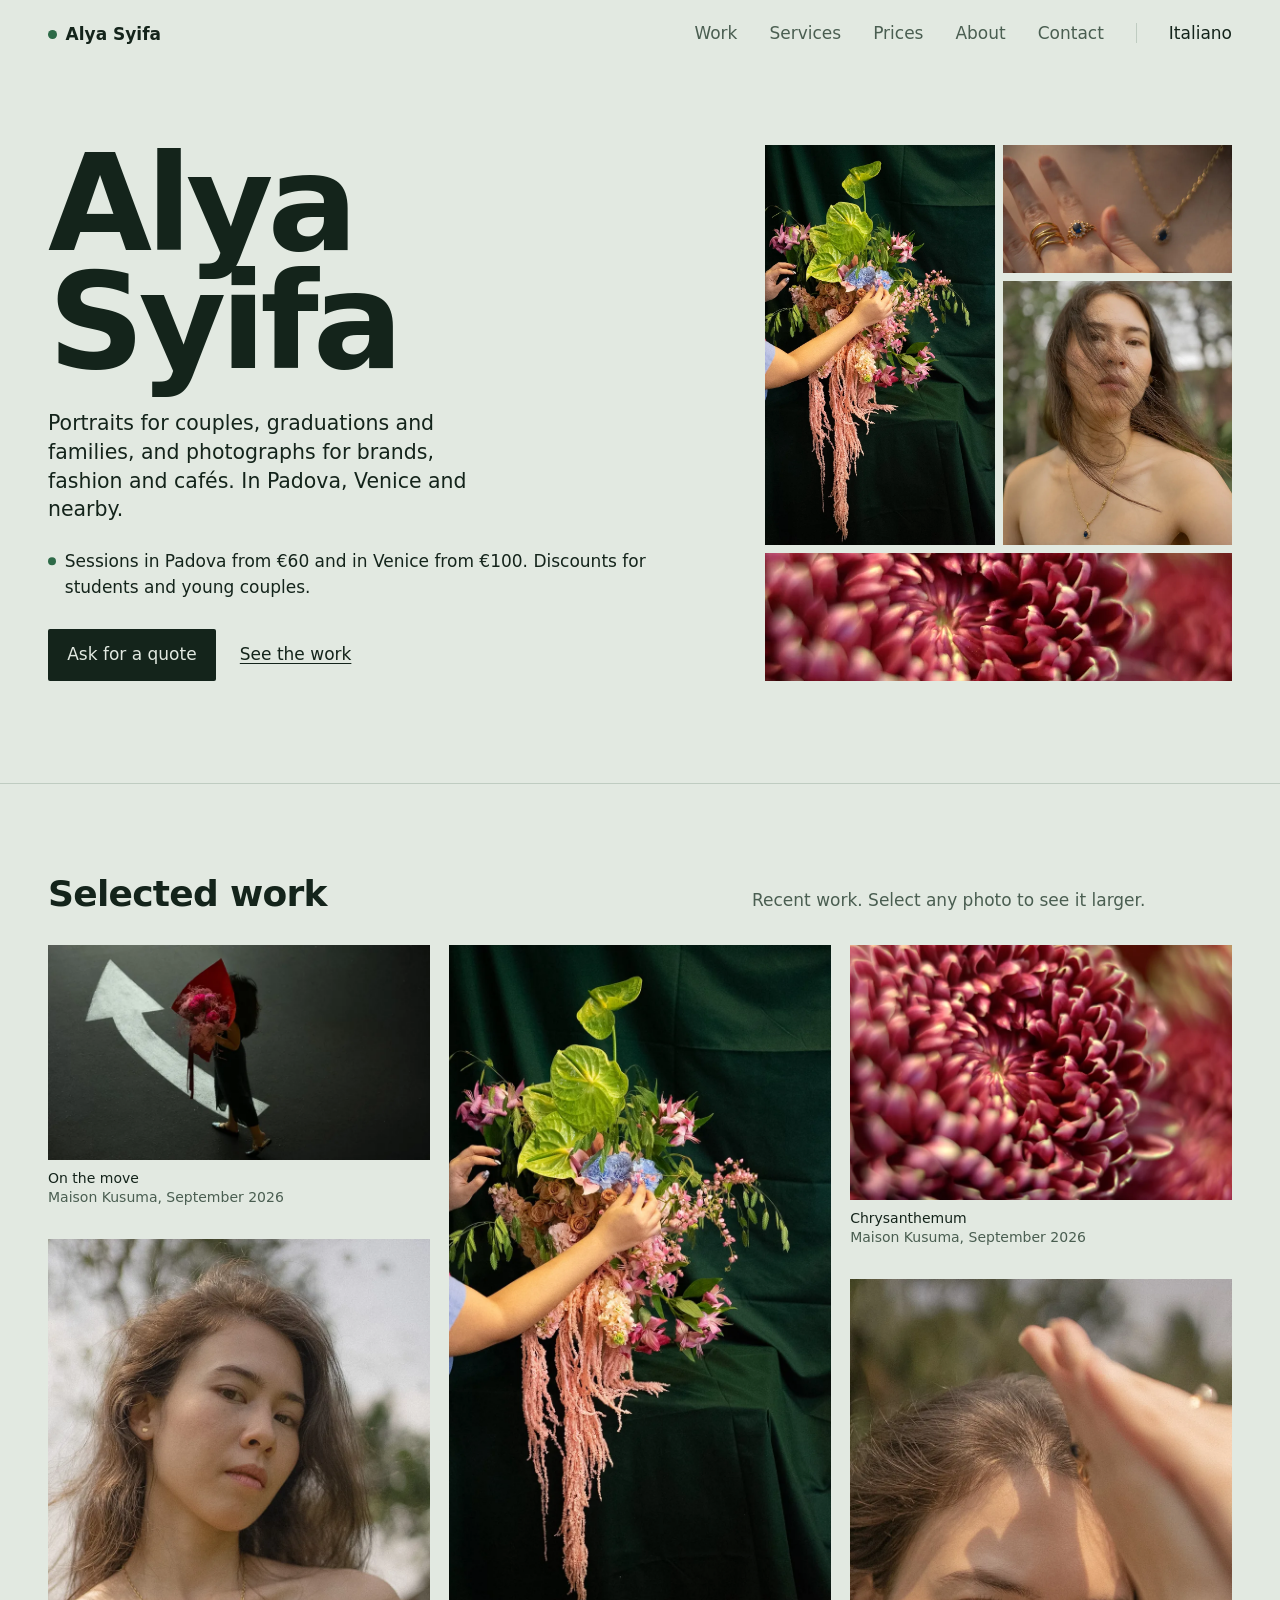
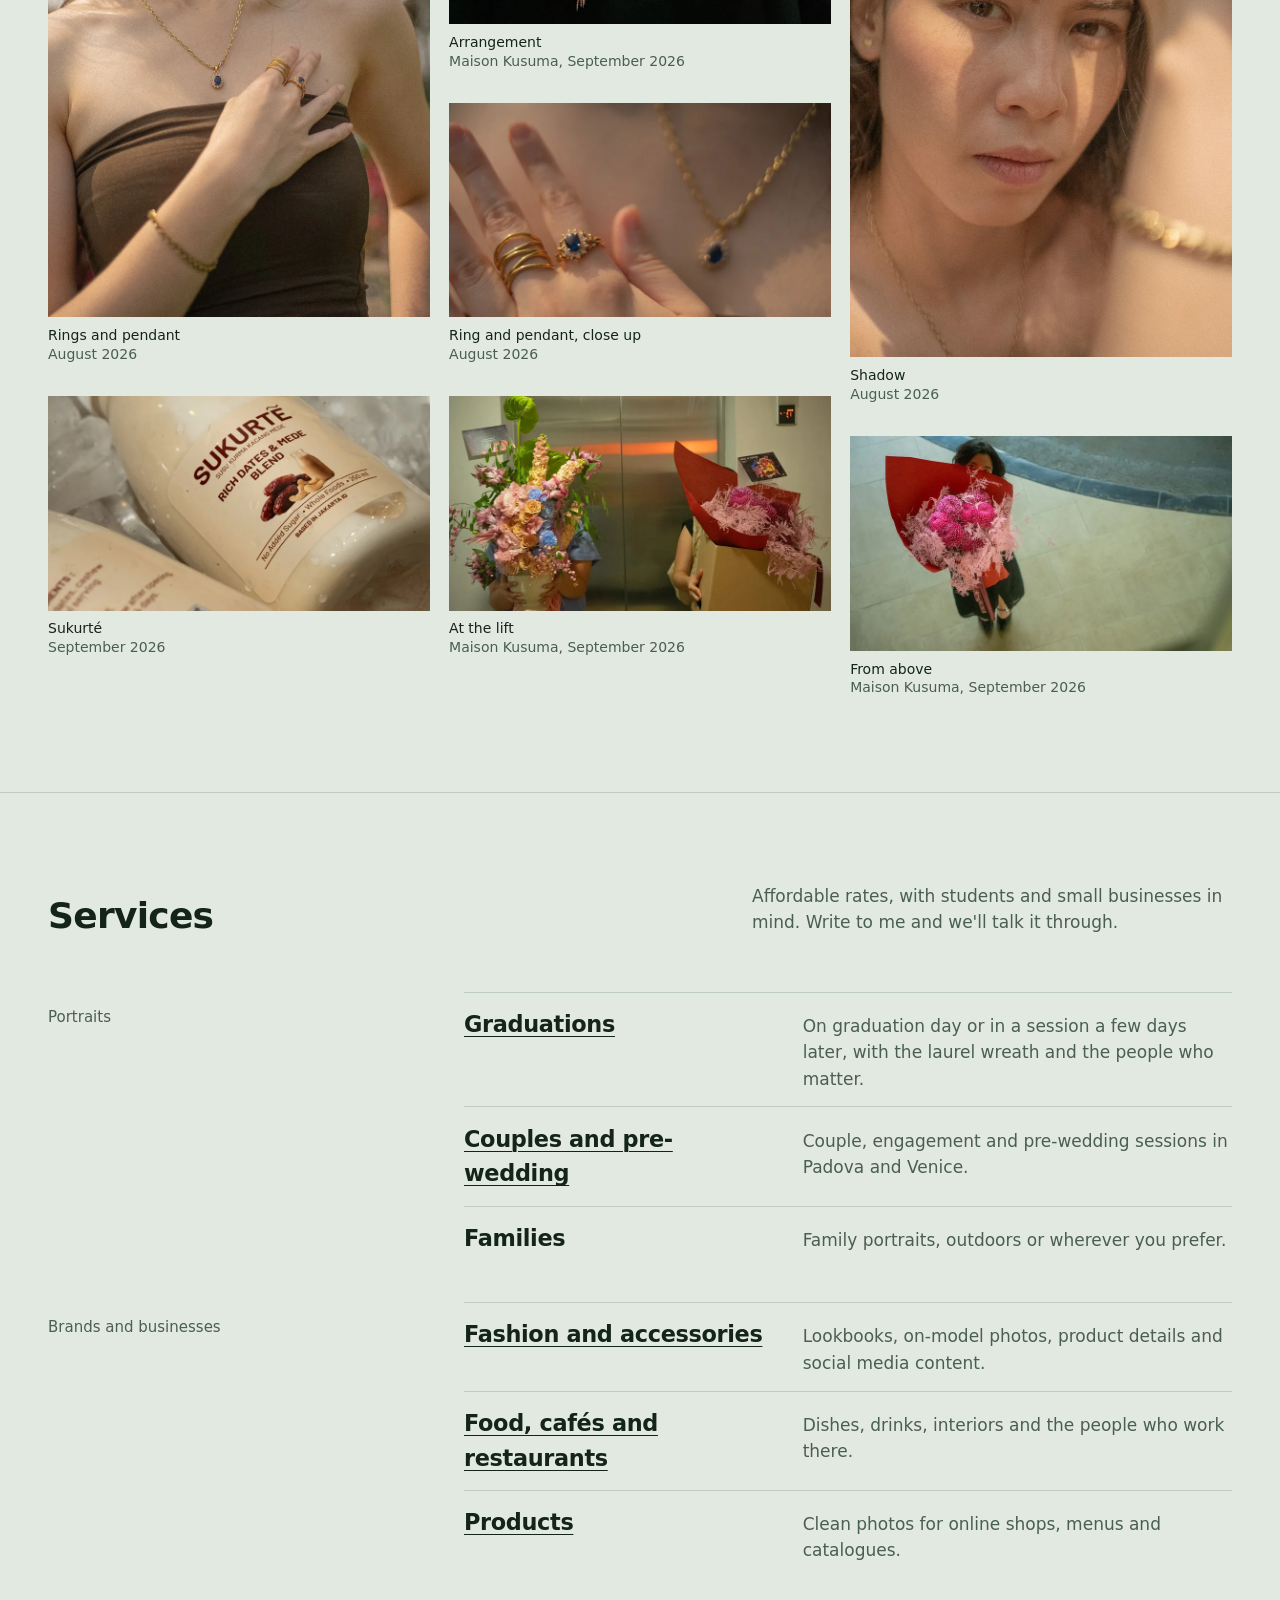
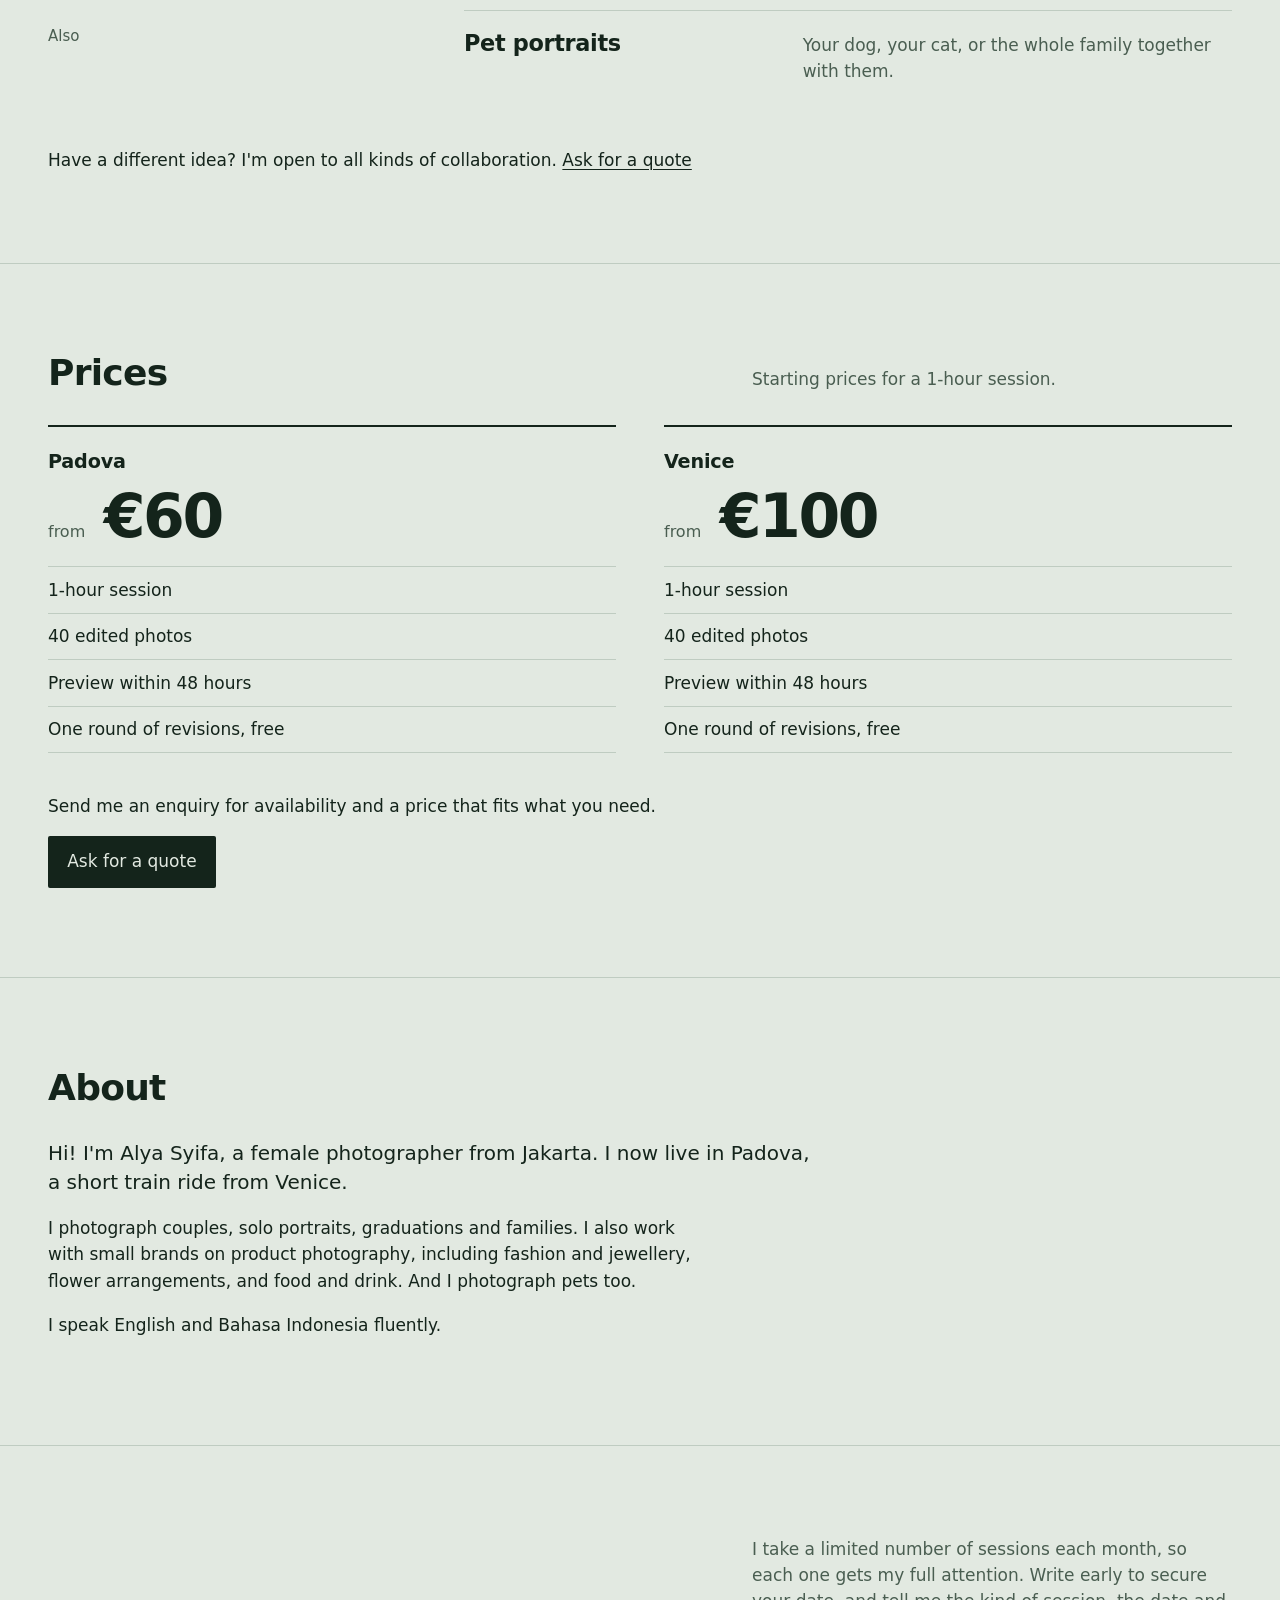
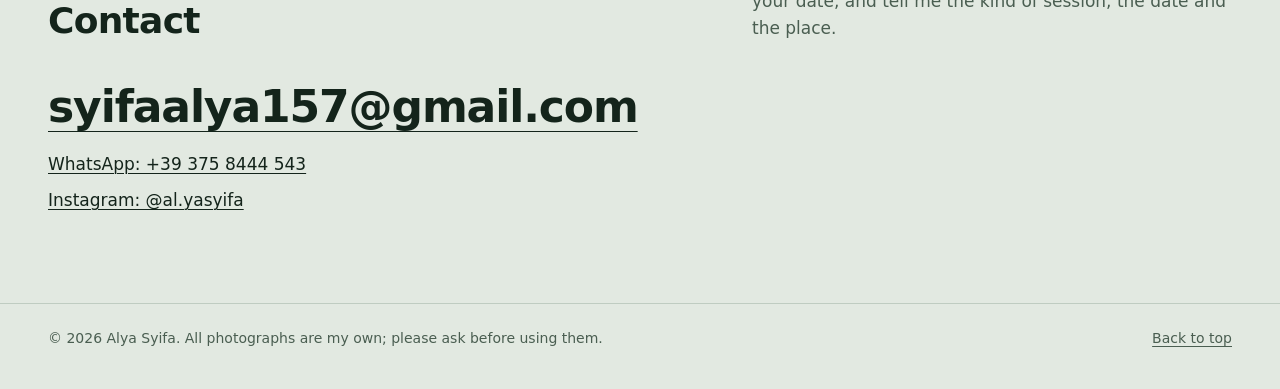
==== commit ce924cf8: "Add files via upload" ====
--- a/index.html
+++ b/index.html
@@ -1,29 +1,29 @@
 <!doctype html>
-<html lang="it">
+<html lang="en">
 <head>
   <meta charset="utf-8">
   <meta name="viewport" content="width=device-width, initial-scale=1">
-  <title>Alya Syifa | Fotografia di ritratto a Padova e Venezia</title>
-  <meta name="description" content="Servizi fotografici per lauree, coppie, pre-wedding e famiglie, e foto per brand, moda e locali a Padova e Venezia. Sconti per studenti.">
-  <link rel="canonical" href="https://syifaalya157-ops.github.io/it/">
+  <title>Alya Syifa | Portrait Photographer in Padova & Venice</title>
+  <meta name="description" content="Photo sessions for graduations, couples, pre-wedding and families, plus photos for brands, fashion and cafés in Padova and Venice. Student discounts.">
+  <link rel="canonical" href="https://syifaalya157-ops.github.io/">
   <!-- Language versions of this page (Google's hreflang). Keep both pages in sync. -->
-  <link rel="alternate" hreflang="it" href="https://syifaalya157-ops.github.io/it/">
+  <link rel="alternate" hreflang="it" href="https://syifaalya157-ops.github.io/it.html">
   <link rel="alternate" hreflang="en" href="https://syifaalya157-ops.github.io/">
   <link rel="alternate" hreflang="x-default" href="https://syifaalya157-ops.github.io/">
 
   <meta property="og:type" content="website">
-  <meta property="og:locale" content="it_IT">
-  <meta property="og:title" content="Alya Syifa | Fotografia di ritratto a Padova e Venezia">
-  <meta property="og:description" content="Servizi fotografici per lauree, coppie, pre-wedding e famiglie, e foto per brand, moda e locali a Padova e Venezia. Sconti per studenti.">
-  <meta property="og:url" content="https://syifaalya157-ops.github.io/it/">
-  <meta property="og:image" content="https://syifaalya157-ops.github.io/images/og-image.jpg">
+  <meta property="og:locale" content="en_GB">
+  <meta property="og:title" content="Alya Syifa | Portrait Photographer in Padova & Venice">
+  <meta property="og:description" content="Photo sessions for graduations, couples, pre-wedding and families, plus photos for brands, fashion and cafés in Padova and Venice. Student discounts.">
+  <meta property="og:url" content="https://syifaalya157-ops.github.io/">
+  <meta property="og:image" content="https://syifaalya157-ops.github.io/og-image.jpg">
   <meta name="twitter:card" content="summary_large_image">
 
-  <link rel="icon" href="../favicon.svg" type="image/svg+xml">
+  <link rel="icon" href="favicon.svg" type="image/svg+xml">
   <link rel="preconnect" href="https://fonts.googleapis.com">
   <link rel="preconnect" href="https://fonts.gstatic.com" crossorigin>
   <link rel="stylesheet" href="https://fonts.googleapis.com/css2?family=Schibsted+Grotesk:wght@400;500;600;700&display=swap">
-  <link rel="stylesheet" href="../css/style.css">
+  <link rel="stylesheet" href="style.css">
 
   <script type="application/ld+json">
 {
@@ -34,7 +34,7 @@
       "@id": "https://syifaalya157-ops.github.io/#me",
       "name": "Alya Syifa",
       "url": "https://syifaalya157-ops.github.io/",
-      "jobTitle": "Fotografia di ritratto",
+      "jobTitle": "Portrait photography",
       "sameAs": [
         "https://www.instagram.com/al.yasyifa/"
       ],
@@ -51,151 +51,151 @@
     },
     {
       "@type": "Service",
-      "name": "Lauree",
-      "description": "Il giorno della laurea o un servizio nei giorni dopo, con la corona d'alloro e le persone che contano.",
-      "url": "https://syifaalya157-ops.github.io/it/laurea.html",
-      "inLanguage": "it",
-      "provider": {
-        "@id": "https://syifaalya157-ops.github.io/#me"
-      },
-      "areaServed": [
-        {
-          "@type": "City",
-          "name": "Padova"
-        },
-        {
-          "@type": "City",
-          "name": "Venezia"
-        }
-      ]
-    },
-    {
-      "@type": "Service",
-      "name": "Coppie e pre-wedding",
-      "description": "Servizi di coppia, fidanzamento e pre-wedding a Padova e Venezia.",
-      "url": "https://syifaalya157-ops.github.io/it/coppie-pre-wedding.html",
-      "inLanguage": "it",
-      "provider": {
-        "@id": "https://syifaalya157-ops.github.io/#me"
-      },
-      "areaServed": [
-        {
-          "@type": "City",
-          "name": "Padova"
-        },
-        {
-          "@type": "City",
-          "name": "Venezia"
-        }
-      ]
-    },
-    {
-      "@type": "Service",
-      "name": "Famiglie",
-      "description": "Ritratti di famiglia, all'aperto o nel luogo che preferite.",
-      "url": "https://syifaalya157-ops.github.io/it/",
-      "inLanguage": "it",
-      "provider": {
-        "@id": "https://syifaalya157-ops.github.io/#me"
-      },
-      "areaServed": [
-        {
-          "@type": "City",
-          "name": "Padova"
-        },
-        {
-          "@type": "City",
-          "name": "Venezia"
-        }
-      ]
-    },
-    {
-      "@type": "Service",
-      "name": "Moda e accessori",
-      "description": "Lookbook, foto indossate, dettagli dei prodotti e contenuti per i social.",
-      "url": "https://syifaalya157-ops.github.io/it/brand.html",
-      "inLanguage": "it",
-      "provider": {
-        "@id": "https://syifaalya157-ops.github.io/#me"
-      },
-      "areaServed": [
-        {
-          "@type": "City",
-          "name": "Padova"
-        },
-        {
-          "@type": "City",
-          "name": "Venezia"
-        }
-      ]
-    },
-    {
-      "@type": "Service",
-      "name": "Food, caffè e ristoranti",
-      "description": "Piatti, bevande, ambienti e le persone che ci lavorano.",
-      "url": "https://syifaalya157-ops.github.io/it/brand.html",
-      "inLanguage": "it",
-      "provider": {
-        "@id": "https://syifaalya157-ops.github.io/#me"
-      },
-      "areaServed": [
-        {
-          "@type": "City",
-          "name": "Padova"
-        },
-        {
-          "@type": "City",
-          "name": "Venezia"
-        }
-      ]
-    },
-    {
-      "@type": "Service",
-      "name": "Prodotti",
-      "description": "Foto pulite per e-commerce, menu e cataloghi.",
-      "url": "https://syifaalya157-ops.github.io/it/brand.html",
-      "inLanguage": "it",
-      "provider": {
-        "@id": "https://syifaalya157-ops.github.io/#me"
-      },
-      "areaServed": [
-        {
-          "@type": "City",
-          "name": "Padova"
-        },
-        {
-          "@type": "City",
-          "name": "Venezia"
-        }
-      ]
-    },
-    {
-      "@type": "Service",
-      "name": "Ritratti di animali",
-      "description": "Il tuo cane, il tuo gatto, o tutta la famiglia insieme a loro.",
-      "url": "https://syifaalya157-ops.github.io/it/",
-      "inLanguage": "it",
-      "provider": {
-        "@id": "https://syifaalya157-ops.github.io/#me"
-      },
-      "areaServed": [
-        {
-          "@type": "City",
-          "name": "Padova"
-        },
-        {
-          "@type": "City",
-          "name": "Venezia"
-        }
-      ]
-    },
-    {
-      "@type": "Service",
-      "name": "Sessione fotografica a Padova",
-      "provider": {
-        "@id": "https://syifaalya157-ops.github.io/#me"
-      },
-      "description": "Sessione di 1 ora; 40 foto ritoccate; Anteprima entro 48 ore; Una revisione gratuita",
+      "name": "Graduations",
+      "description": "On graduation day or in a session a few days later, with the laurel wreath and the people who matter.",
+      "url": "https://syifaalya157-ops.github.io/graduation.html",
+      "inLanguage": "en",
+      "provider": {
+        "@id": "https://syifaalya157-ops.github.io/#me"
+      },
+      "areaServed": [
+        {
+          "@type": "City",
+          "name": "Padova"
+        },
+        {
+          "@type": "City",
+          "name": "Venezia"
+        }
+      ]
+    },
+    {
+      "@type": "Service",
+      "name": "Couples and pre-wedding",
+      "description": "Couple, engagement and pre-wedding sessions in Padova and Venice.",
+      "url": "https://syifaalya157-ops.github.io/couples-pre-wedding.html",
+      "inLanguage": "en",
+      "provider": {
+        "@id": "https://syifaalya157-ops.github.io/#me"
+      },
+      "areaServed": [
+        {
+          "@type": "City",
+          "name": "Padova"
+        },
+        {
+          "@type": "City",
+          "name": "Venezia"
+        }
+      ]
+    },
+    {
+      "@type": "Service",
+      "name": "Families",
+      "description": "Family portraits, outdoors or wherever you prefer.",
+      "url": "https://syifaalya157-ops.github.io/",
+      "inLanguage": "en",
+      "provider": {
+        "@id": "https://syifaalya157-ops.github.io/#me"
+      },
+      "areaServed": [
+        {
+          "@type": "City",
+          "name": "Padova"
+        },
+        {
+          "@type": "City",
+          "name": "Venezia"
+        }
+      ]
+    },
+    {
+      "@type": "Service",
+      "name": "Fashion and accessories",
+      "description": "Lookbooks, on-model photos, product details and social media content.",
+      "url": "https://syifaalya157-ops.github.io/brands.html",
+      "inLanguage": "en",
+      "provider": {
+        "@id": "https://syifaalya157-ops.github.io/#me"
+      },
+      "areaServed": [
+        {
+          "@type": "City",
+          "name": "Padova"
+        },
+        {
+          "@type": "City",
+          "name": "Venezia"
+        }
+      ]
+    },
+    {
+      "@type": "Service",
+      "name": "Food, cafés and restaurants",
+      "description": "Dishes, drinks, interiors and the people who work there.",
+      "url": "https://syifaalya157-ops.github.io/brands.html",
+      "inLanguage": "en",
+      "provider": {
+        "@id": "https://syifaalya157-ops.github.io/#me"
+      },
+      "areaServed": [
+        {
+          "@type": "City",
+          "name": "Padova"
+        },
+        {
+          "@type": "City",
+          "name": "Venezia"
+        }
+      ]
+    },
+    {
+      "@type": "Service",
+      "name": "Products",
+      "description": "Clean photos for online shops, menus and catalogues.",
+      "url": "https://syifaalya157-ops.github.io/brands.html",
+      "inLanguage": "en",
+      "provider": {
+        "@id": "https://syifaalya157-ops.github.io/#me"
+      },
+      "areaServed": [
+        {
+          "@type": "City",
+          "name": "Padova"
+        },
+        {
+          "@type": "City",
+          "name": "Venezia"
+        }
+      ]
+    },
+    {
+      "@type": "Service",
+      "name": "Pet portraits",
+      "description": "Your dog, your cat, or the whole family together with them.",
+      "url": "https://syifaalya157-ops.github.io/",
+      "inLanguage": "en",
+      "provider": {
+        "@id": "https://syifaalya157-ops.github.io/#me"
+      },
+      "areaServed": [
+        {
+          "@type": "City",
+          "name": "Padova"
+        },
+        {
+          "@type": "City",
+          "name": "Venezia"
+        }
+      ]
+    },
+    {
+      "@type": "Service",
+      "name": "Photo session in Padova",
+      "provider": {
+        "@id": "https://syifaalya157-ops.github.io/#me"
+      },
+      "description": "1-hour session; 40 edited photos; Preview within 48 hours; One round of revisions, free",
       "areaServed": {
         "@type": "City",
         "name": "Padova"
@@ -211,14 +211,14 @@
     },
     {
       "@type": "Service",
-      "name": "Sessione fotografica a Venezia",
-      "provider": {
-        "@id": "https://syifaalya157-ops.github.io/#me"
-      },
-      "description": "Sessione di 1 ora; 40 foto ritoccate; Anteprima entro 48 ore; Una revisione gratuita",
+      "name": "Photo session in Venice",
+      "provider": {
+        "@id": "https://syifaalya157-ops.github.io/#me"
+      },
+      "description": "1-hour session; 40 edited photos; Preview within 48 hours; One round of revisions, free",
       "areaServed": {
         "@type": "City",
-        "name": "Venezia"
+        "name": "Venice"
       },
       "offers": {
         "@type": "Offer",
@@ -231,88 +231,88 @@
     },
     {
       "@type": "ImageObject",
-      "contentUrl": "https://syifaalya157-ops.github.io/images/florist-arrangement-green-velvet-1600.webp",
-      "creator": {
-        "@id": "https://syifaalya157-ops.github.io/#me"
-      },
-      "creditText": "Alya Syifa",
-      "copyrightNotice": "© 2026 Alya Syifa"
-    },
-    {
-      "@type": "ImageObject",
-      "contentUrl": "https://syifaalya157-ops.github.io/images/gold-rings-blue-stone-ring-close-up-1600.webp",
-      "creator": {
-        "@id": "https://syifaalya157-ops.github.io/#me"
-      },
-      "creditText": "Alya Syifa",
-      "copyrightNotice": "© 2026 Alya Syifa"
-    },
-    {
-      "@type": "ImageObject",
-      "contentUrl": "https://syifaalya157-ops.github.io/images/windswept-hair-blue-pendant-1600.webp",
-      "creator": {
-        "@id": "https://syifaalya157-ops.github.io/#me"
-      },
-      "creditText": "Alya Syifa",
-      "copyrightNotice": "© 2026 Alya Syifa"
-    },
-    {
-      "@type": "ImageObject",
-      "contentUrl": "https://syifaalya157-ops.github.io/images/chrysanthemum-macro-1600.webp",
-      "creator": {
-        "@id": "https://syifaalya157-ops.github.io/#me"
-      },
-      "creditText": "Alya Syifa",
-      "copyrightNotice": "© 2026 Alya Syifa"
-    },
-    {
-      "@type": "ImageObject",
-      "contentUrl": "https://syifaalya157-ops.github.io/images/bouquet-walk-road-arrow-1600.webp",
-      "creator": {
-        "@id": "https://syifaalya157-ops.github.io/#me"
-      },
-      "creditText": "Alya Syifa",
-      "copyrightNotice": "© 2026 Alya Syifa"
-    },
-    {
-      "@type": "ImageObject",
-      "contentUrl": "https://syifaalya157-ops.github.io/images/gold-rings-blue-pendant-1600.webp",
-      "creator": {
-        "@id": "https://syifaalya157-ops.github.io/#me"
-      },
-      "creditText": "Alya Syifa",
-      "copyrightNotice": "© 2026 Alya Syifa"
-    },
-    {
-      "@type": "ImageObject",
-      "contentUrl": "https://syifaalya157-ops.github.io/images/sukurte-dates-cashew-drink-1600.webp",
-      "creator": {
-        "@id": "https://syifaalya157-ops.github.io/#me"
-      },
-      "creditText": "Alya Syifa",
-      "copyrightNotice": "© 2026 Alya Syifa"
-    },
-    {
-      "@type": "ImageObject",
-      "contentUrl": "https://syifaalya157-ops.github.io/images/maison-kusuma-flowers-lift-1600.webp",
-      "creator": {
-        "@id": "https://syifaalya157-ops.github.io/#me"
-      },
-      "creditText": "Alya Syifa",
-      "copyrightNotice": "© 2026 Alya Syifa"
-    },
-    {
-      "@type": "ImageObject",
-      "contentUrl": "https://syifaalya157-ops.github.io/images/portrait-light-and-shadow-1600.webp",
-      "creator": {
-        "@id": "https://syifaalya157-ops.github.io/#me"
-      },
-      "creditText": "Alya Syifa",
-      "copyrightNotice": "© 2026 Alya Syifa"
-    },
-    {
-      "@type": "ImageObject",
-      "contentUrl": "https://syifaalya157-ops.github.io/images/bouquet-from-above-1600.webp",
+      "contentUrl": "https://syifaalya157-ops.github.io/florist-arrangement-green-velvet-1600.webp",
+      "creator": {
+        "@id": "https://syifaalya157-ops.github.io/#me"
+      },
+      "creditText": "Alya Syifa",
+      "copyrightNotice": "© 2026 Alya Syifa"
+    },
+    {
+      "@type": "ImageObject",
+      "contentUrl": "https://syifaalya157-ops.github.io/gold-rings-blue-stone-ring-close-up-1600.webp",
+      "creator": {
+        "@id": "https://syifaalya157-ops.github.io/#me"
+      },
+      "creditText": "Alya Syifa",
+      "copyrightNotice": "© 2026 Alya Syifa"
+    },
+    {
+      "@type": "ImageObject",
+      "contentUrl": "https://syifaalya157-ops.github.io/windswept-hair-blue-pendant-1600.webp",
+      "creator": {
+        "@id": "https://syifaalya157-ops.github.io/#me"
+      },
+      "creditText": "Alya Syifa",
+      "copyrightNotice": "© 2026 Alya Syifa"
+    },
+    {
+      "@type": "ImageObject",
+      "contentUrl": "https://syifaalya157-ops.github.io/chrysanthemum-macro-1600.webp",
+      "creator": {
+        "@id": "https://syifaalya157-ops.github.io/#me"
+      },
+      "creditText": "Alya Syifa",
+      "copyrightNotice": "© 2026 Alya Syifa"
+    },
+    {
+      "@type": "ImageObject",
+      "contentUrl": "https://syifaalya157-ops.github.io/bouquet-walk-road-arrow-1600.webp",
+      "creator": {
+        "@id": "https://syifaalya157-ops.github.io/#me"
+      },
+      "creditText": "Alya Syifa",
+      "copyrightNotice": "© 2026 Alya Syifa"
+    },
+    {
+      "@type": "ImageObject",
+      "contentUrl": "https://syifaalya157-ops.github.io/gold-rings-blue-pendant-1600.webp",
+      "creator": {
+        "@id": "https://syifaalya157-ops.github.io/#me"
+      },
+      "creditText": "Alya Syifa",
+      "copyrightNotice": "© 2026 Alya Syifa"
+    },
+    {
+      "@type": "ImageObject",
+      "contentUrl": "https://syifaalya157-ops.github.io/sukurte-dates-cashew-drink-1600.webp",
+      "creator": {
+        "@id": "https://syifaalya157-ops.github.io/#me"
+      },
+      "creditText": "Alya Syifa",
+      "copyrightNotice": "© 2026 Alya Syifa"
+    },
+    {
+      "@type": "ImageObject",
+      "contentUrl": "https://syifaalya157-ops.github.io/maison-kusuma-flowers-lift-1600.webp",
+      "creator": {
+        "@id": "https://syifaalya157-ops.github.io/#me"
+      },
+      "creditText": "Alya Syifa",
+      "copyrightNotice": "© 2026 Alya Syifa"
+    },
+    {
+      "@type": "ImageObject",
+      "contentUrl": "https://syifaalya157-ops.github.io/portrait-light-and-shadow-1600.webp",
+      "creator": {
+        "@id": "https://syifaalya157-ops.github.io/#me"
+      },
+      "creditText": "Alya Syifa",
+      "copyrightNotice": "© 2026 Alya Syifa"
+    },
+    {
+      "@type": "ImageObject",
+      "contentUrl": "https://syifaalya157-ops.github.io/bouquet-from-above-1600.webp",
       "creator": {
         "@id": "https://syifaalya157-ops.github.io/#me"
       },
@@ -324,19 +324,19 @@
   </script>
 </head>
 <body>
-  <a class="skip-link" href="#main">Vai al contenuto</a>
+  <a class="skip-link" href="#main">Skip to content</a>
 
   <header class="site-header">
     <div class="wrap">
       <a class="site-name" href="index.html" aria-current="page">Alya Syifa</a>
-      <nav class="site-nav" aria-label="Principale">
+      <nav class="site-nav" aria-label="Main">
         <ul>
-          <li><a href="#lavori">Lavori</a></li>
-          <li><a href="#servizi">Servizi</a></li>
-          <li><a href="#prezzi">Prezzi</a></li>
-          <li><a href="#chi-sono">Chi sono</a></li>
-          <li><a href="#contatti">Contatti</a></li>
-          <li class="lang-item"><a href="../index.html" hreflang="en" lang="en">English</a></li>
+          <li><a href="#work">Work</a></li>
+          <li><a href="#services">Services</a></li>
+          <li><a href="#prices">Prices</a></li>
+          <li><a href="#about">About</a></li>
+          <li><a href="#contact">Contact</a></li>
+          <li class="lang-item"><a href="it.html" hreflang="it" lang="it">Italiano</a></li>
         </ul>
       </nav>
     </div>
@@ -347,265 +347,265 @@
     <section class="wrap hero" aria-labelledby="intro-title">
       <div>
         <h1 id="intro-title">Alya Syifa</h1>
-        <p class="intro">Ritratti per coppie, lauree e famiglie, e fotografie per brand, moda e locali. A Padova, a Venezia e dintorni.</p>
-        <p class="note">Sessioni a Padova da 60 € e a Venezia da 100 €. Sconti per studenti e giovani coppie.</p>
+        <p class="intro">Portraits for couples, graduations and families, and photographs for brands, fashion and cafés. In Padova, Venice and nearby.</p>
+        <p class="note">Sessions in Padova from €60 and in Venice from €100. Discounts for students and young couples.</p>
         <p class="actions">
-          <a class="btn" href="#contatti">Richiedi un preventivo</a>
-          <a class="lead-link" href="#lavori">Vedi i lavori</a>
+          <a class="btn" href="#contact">Ask for a quote</a>
+          <a class="lead-link" href="#work">See the work</a>
         </p>
       </div>
       <!-- Collage of recent work. To swap a photo, change its file name in both
            src and srcset, and update the alt text. -->
-      <div class="collage" role="group" aria-label="Lavori recenti">
+      <div class="collage" role="group" aria-label="Recent work">
         <img class="tile-tall" style="object-position: 50% 35%"
-             src="../images/florist-arrangement-green-velvet-800.webp"
-             srcset="../images/florist-arrangement-green-velvet-800.webp 800w, ../images/florist-arrangement-green-velvet-1600.webp 1152w"
+             src="florist-arrangement-green-velvet-800.webp"
+             srcset="florist-arrangement-green-velvet-800.webp 800w, florist-arrangement-green-velvet-1600.webp 1152w"
              sizes="(min-width: 52rem) 22vw, 50vw"
              width="800" height="1422" fetchpriority="high" decoding="async"
-             alt="Una mano sistema una composizione di anthurium verdi, garofani azzurri, rose color caffè e amaranto rosa ricadente su un velluto verde scuro">
+             alt="A hand adjusting a flower arrangement of green anthuriums, blue carnations, coffee-coloured roses and trailing pink amaranthus against dark green velvet">
         <img class="tile-small" style="object-position: 40% 60%"
-             src="../images/gold-rings-blue-stone-ring-close-up-800.webp"
-             srcset="../images/gold-rings-blue-stone-ring-close-up-800.webp 800w, ../images/gold-rings-blue-stone-ring-close-up-1600.webp 1600w"
+             src="gold-rings-blue-stone-ring-close-up-800.webp"
+             srcset="gold-rings-blue-stone-ring-close-up-800.webp 800w, gold-rings-blue-stone-ring-close-up-1600.webp 1600w"
              sizes="(min-width: 52rem) 22vw, 50vw"
              width="800" height="450" decoding="async"
-             alt="Primo piano di una mano con un anello d'oro a fasce sovrapposte e un anello d'oro con una pietra blu ovale circondata da piccole pietre chiare, con il ciondolo blu abbinato su una catenina d'oro sfocato sullo sfondo">
+             alt="Close-up of a hand wearing a stacked gold ring and a gold ring with an oval blue stone framed by small clear stones, with a matching blue pendant on a gold chain softly blurred behind">
         <img class="tile-mid" style="object-position: 50% 45%"
-             src="../images/windswept-hair-blue-pendant-800.webp"
-             srcset="../images/windswept-hair-blue-pendant-800.webp 800w, ../images/windswept-hair-blue-pendant-1600.webp 1600w"
+             src="windswept-hair-blue-pendant-800.webp"
+             srcset="windswept-hair-blue-pendant-800.webp 800w, windswept-hair-blue-pendant-1600.webp 1600w"
              sizes="(min-width: 52rem) 22vw, 50vw"
              width="800" height="1000" decoding="async"
-             alt="Donna con i capelli mossi dal vento sul viso, con una catenina d'oro e un ciondolo ovale con pietra blu">
+             alt="Woman with hair blown across her face, wearing a gold chain with an oval blue stone pendant">
         <img class="tile-wide" style="object-position: 50% 45%"
-             src="../images/chrysanthemum-macro-800.webp"
-             srcset="../images/chrysanthemum-macro-800.webp 800w, ../images/chrysanthemum-macro-1600.webp 1600w"
+             src="chrysanthemum-macro-800.webp"
+             srcset="chrysanthemum-macro-800.webp 800w, chrysanthemum-macro-1600.webp 1600w"
              sizes="(min-width: 52rem) 22vw, 50vw"
              width="800" height="534" decoding="async"
-             alt="Macro dei petali fitti di un crisantemo magenta">
+             alt="Macro of the tightly packed petals of a magenta chrysanthemum">
       </div>
     </section>
 
     <!-- Gallery: to add a photo, run tools/prepare_photos.py and paste the <figure> block it prints.
          Photos fill top to bottom, column by column.
          As you shoot other kinds of sessions, mix them in here: the best 6–12 photos overall. -->
-    <section class="section" id="lavori" aria-labelledby="work-title">
+    <section class="section" id="work" aria-labelledby="work-title">
       <div class="wrap">
         <div class="section-head">
-          <h2 id="work-title">Lavori scelti</h2>
-          <p>Lavori recenti. Seleziona una foto per vederla più grande.</p>
+          <h2 id="work-title">Selected work</h2>
+          <p>Recent work. Select any photo to see it larger.</p>
         </div>
         <div class="gallery" data-lightbox>
           <figure class="shot" style="--ar: 1.7778">
-            <a class="shot-link" href="../images/bouquet-walk-road-arrow-1600.webp">
-              <img src="../images/bouquet-walk-road-arrow-800.webp"
-                   srcset="../images/bouquet-walk-road-arrow-800.webp 800w, ../images/bouquet-walk-road-arrow-1600.webp 1600w"
+            <a class="shot-link" href="bouquet-walk-road-arrow-1600.webp">
+              <img src="bouquet-walk-road-arrow-800.webp"
+                   srcset="bouquet-walk-road-arrow-800.webp 800w, bouquet-walk-road-arrow-1600.webp 1600w"
                    sizes="(max-width: 40rem) 100vw, 45vw"
                    width="1600" height="900" loading="lazy" decoding="async"
-                   alt="Donna in abito nero che cammina sull'asfalto scuro accanto a una freccia bianca dipinta, con un grande mazzo di crisantemi magenta e asparago piumoso rosa avvolto in carta rossa">
-            </a>
-            <figcaption>In cammino <span>Maison Kusuma, settembre 2026</span></figcaption>
+                   alt="Woman in a black dress walking across dark asphalt past a painted white arrow, carrying a large bouquet of magenta chrysanthemums and pink asparagus fern wrapped in red paper">
+            </a>
+            <figcaption>On the move <span>Maison Kusuma, September 2026</span></figcaption>
           </figure>
 
           <figure class="shot" style="--ar: 0.5625">
-            <a class="shot-link" href="../images/gold-rings-blue-pendant-1600.webp">
-              <img src="../images/gold-rings-blue-pendant-800.webp"
-                   srcset="../images/gold-rings-blue-pendant-800.webp 800w, ../images/gold-rings-blue-pendant-1600.webp 1152w"
+            <a class="shot-link" href="gold-rings-blue-pendant-1600.webp">
+              <img src="gold-rings-blue-pendant-800.webp"
+                   srcset="gold-rings-blue-pendant-800.webp 800w, gold-rings-blue-pendant-1600.webp 1152w"
                    sizes="(max-width: 40rem) 100vw, 45vw"
                    width="1152" height="2048" loading="lazy" decoding="async"
-                   alt="Donna con top marrone a fascia e la mano sul petto, con anelli d'oro sovrapposti, un anello con pietra blu, un ciondolo blu abbinato e un bracciale d'oro">
-            </a>
-            <figcaption>Anelli e ciondolo <span>Agosto 2026</span></figcaption>
+                   alt="Woman in a brown strapless top with her hand on her chest, wearing stacked gold rings, a blue stone ring, a matching blue pendant and a gold bracelet">
+            </a>
+            <figcaption>Rings and pendant <span>August 2026</span></figcaption>
           </figure>
 
           <figure class="shot" style="--ar: 1.7778">
-            <a class="shot-link" href="../images/sukurte-dates-cashew-drink-1600.webp">
-              <img src="../images/sukurte-dates-cashew-drink-800.webp"
-                   srcset="../images/sukurte-dates-cashew-drink-800.webp 800w, ../images/sukurte-dates-cashew-drink-1600.webp 1600w"
+            <a class="shot-link" href="sukurte-dates-cashew-drink-1600.webp">
+              <img src="sukurte-dates-cashew-drink-800.webp"
+                   srcset="sukurte-dates-cashew-drink-800.webp 800w, sukurte-dates-cashew-drink-1600.webp 1600w"
                    sizes="(max-width: 40rem) 100vw, 45vw"
                    width="1600" height="900" loading="lazy" decoding="async"
-                   alt="Bottiglie di latte di datteri e anacardi Sukurté nel ghiaccio, coperte di gocce d'acqua">
-            </a>
-            <figcaption>Sukurté <span>Settembre 2026</span></figcaption>
+                   alt="Bottles of Sukurté dates and cashew milk on ice, covered in water droplets">
+            </a>
+            <figcaption>Sukurté <span>September 2026</span></figcaption>
           </figure>
 
           <figure class="shot" style="--ar: 0.5625">
-            <a class="shot-link" href="../images/florist-arrangement-green-velvet-1600.webp">
-              <img src="../images/florist-arrangement-green-velvet-800.webp"
-                   srcset="../images/florist-arrangement-green-velvet-800.webp 800w, ../images/florist-arrangement-green-velvet-1600.webp 1152w"
+            <a class="shot-link" href="florist-arrangement-green-velvet-1600.webp">
+              <img src="florist-arrangement-green-velvet-800.webp"
+                   srcset="florist-arrangement-green-velvet-800.webp 800w, florist-arrangement-green-velvet-1600.webp 1152w"
                    sizes="(max-width: 40rem) 100vw, 45vw"
                    width="1152" height="2048" loading="lazy" decoding="async"
-                   alt="Una mano sistema una composizione di anthurium verdi, garofani azzurri, rose color caffè e amaranto rosa ricadente su un velluto verde scuro">
-            </a>
-            <figcaption>Composizione <span>Maison Kusuma, settembre 2026</span></figcaption>
+                   alt="A hand adjusting a flower arrangement of green anthuriums, blue carnations, coffee-coloured roses and trailing pink amaranthus against dark green velvet">
+            </a>
+            <figcaption>Arrangement <span>Maison Kusuma, September 2026</span></figcaption>
           </figure>
 
           <figure class="shot" style="--ar: 1.7778">
-            <a class="shot-link" href="../images/gold-rings-blue-stone-ring-close-up-1600.webp">
-              <img src="../images/gold-rings-blue-stone-ring-close-up-800.webp"
-                   srcset="../images/gold-rings-blue-stone-ring-close-up-800.webp 800w, ../images/gold-rings-blue-stone-ring-close-up-1600.webp 1600w"
+            <a class="shot-link" href="gold-rings-blue-stone-ring-close-up-1600.webp">
+              <img src="gold-rings-blue-stone-ring-close-up-800.webp"
+                   srcset="gold-rings-blue-stone-ring-close-up-800.webp 800w, gold-rings-blue-stone-ring-close-up-1600.webp 1600w"
                    sizes="(max-width: 40rem) 100vw, 45vw"
                    width="1600" height="900" loading="lazy" decoding="async"
-                   alt="Primo piano di una mano con un anello d'oro a fasce sovrapposte e un anello d'oro con una pietra blu ovale circondata da piccole pietre chiare, con il ciondolo blu abbinato su una catenina d'oro sfocato sullo sfondo">
-            </a>
-            <figcaption>Anello e ciondolo, da vicino <span>Agosto 2026</span></figcaption>
+                   alt="Close-up of a hand wearing a stacked gold ring and a gold ring with an oval blue stone framed by small clear stones, with a matching blue pendant on a gold chain softly blurred behind">
+            </a>
+            <figcaption>Ring and pendant, close up <span>August 2026</span></figcaption>
           </figure>
 
           <figure class="shot" style="--ar: 1.7778">
-            <a class="shot-link" href="../images/maison-kusuma-flowers-lift-1600.webp">
-              <img src="../images/maison-kusuma-flowers-lift-800.webp"
-                   srcset="../images/maison-kusuma-flowers-lift-800.webp 800w, ../images/maison-kusuma-flowers-lift-1600.webp 1600w"
+            <a class="shot-link" href="maison-kusuma-flowers-lift-1600.webp">
+              <img src="maison-kusuma-flowers-lift-800.webp"
+                   srcset="maison-kusuma-flowers-lift-800.webp 800w, maison-kusuma-flowers-lift-1600.webp 1600w"
                    sizes="(max-width: 40rem) 100vw, 45vw"
                    width="1600" height="900" loading="lazy" decoding="async"
-                   alt="Due persone davanti all'ascensore con i fiori di Maison Kusuma: una composizione alta in toni pastello in un vaso e un mazzo di crisantemi magenta in carta rossa dentro una scatola">
-            </a>
-            <figcaption>All'ascensore <span>Maison Kusuma, settembre 2026</span></figcaption>
+                   alt="Two people at a lift door holding Maison Kusuma flowers: a tall pastel arrangement in a vase and a boxed bouquet of magenta chrysanthemums in red paper">
+            </a>
+            <figcaption>At the lift <span>Maison Kusuma, September 2026</span></figcaption>
           </figure>
 
           <figure class="shot" style="--ar: 1.4967">
-            <a class="shot-link" href="../images/chrysanthemum-macro-1600.webp">
-              <img src="../images/chrysanthemum-macro-800.webp"
-                   srcset="../images/chrysanthemum-macro-800.webp 800w, ../images/chrysanthemum-macro-1600.webp 1600w"
+            <a class="shot-link" href="chrysanthemum-macro-1600.webp">
+              <img src="chrysanthemum-macro-800.webp"
+                   srcset="chrysanthemum-macro-800.webp 800w, chrysanthemum-macro-1600.webp 1600w"
                    sizes="(max-width: 40rem) 100vw, 45vw"
                    width="1600" height="1069" loading="lazy" decoding="async"
-                   alt="Macro dei petali fitti di un crisantemo magenta">
-            </a>
-            <figcaption>Crisantemo <span>Maison Kusuma, settembre 2026</span></figcaption>
+                   alt="Macro of the tightly packed petals of a magenta chrysanthemum">
+            </a>
+            <figcaption>Chrysanthemum <span>Maison Kusuma, September 2026</span></figcaption>
           </figure>
 
           <figure class="shot" style="--ar: 0.5625">
-            <a class="shot-link" href="../images/portrait-light-and-shadow-1600.webp">
-              <img src="../images/portrait-light-and-shadow-800.webp"
-                   srcset="../images/portrait-light-and-shadow-800.webp 800w, ../images/portrait-light-and-shadow-1600.webp 1152w"
+            <a class="shot-link" href="portrait-light-and-shadow-1600.webp">
+              <img src="portrait-light-and-shadow-800.webp"
+                   srcset="portrait-light-and-shadow-800.webp 800w, portrait-light-and-shadow-1600.webp 1152w"
                    sizes="(max-width: 40rem) 100vw, 45vw"
                    width="1152" height="2048" loading="lazy" decoding="async"
-                   alt="Donna che guarda in camera con il braccio alzato sopra la testa, la cui ombra le cade sul viso alla luce del sole">
-            </a>
-            <figcaption>Ombra <span>Agosto 2026</span></figcaption>
+                   alt="Woman looking into the camera with her arm raised over her head, its shadow falling across her face in bright sunlight">
+            </a>
+            <figcaption>Shadow <span>August 2026</span></figcaption>
           </figure>
 
           <figure class="shot" style="--ar: 1.7778">
-            <a class="shot-link" href="../images/bouquet-from-above-1600.webp">
-              <img src="../images/bouquet-from-above-800.webp"
-                   srcset="../images/bouquet-from-above-800.webp 800w, ../images/bouquet-from-above-1600.webp 1600w"
+            <a class="shot-link" href="bouquet-from-above-1600.webp">
+              <img src="bouquet-from-above-800.webp"
+                   srcset="bouquet-from-above-800.webp 800w, bouquet-from-above-1600.webp 1600w"
                    sizes="(max-width: 40rem) 100vw, 45vw"
                    width="1600" height="900" loading="lazy" decoding="async"
-                   alt="Vista dall'alto: una donna tiene un mazzo di crisantemi magenta e asparago piumoso rosa in carta rossa, si vedono solo i suoi occhi sopra l'involucro">
-            </a>
-            <figcaption>Dall'alto <span>Maison Kusuma, settembre 2026</span></figcaption>
+                   alt="Seen from above: a woman holding a bouquet of magenta chrysanthemums and pink asparagus fern in red paper, only her eyes showing over the wrapping">
+            </a>
+            <figcaption>From above <span>Maison Kusuma, September 2026</span></figcaption>
           </figure>
         </div>
       </div>
     </section>
 
-    <section class="section" id="servizi" aria-labelledby="services-title">
+    <section class="section" id="services" aria-labelledby="services-title">
       <div class="wrap">
         <div class="section-head">
-          <h2 id="services-title">Servizi</h2>
-          <p>Tariffe accessibili, pensate anche per studenti e piccole attività. Scrivimi e ne parliamo.</p>
+          <h2 id="services-title">Services</h2>
+          <p>Affordable rates, with students and small businesses in mind. Write to me and we'll talk it through.</p>
         </div>
         <div class="service-group">
-          <h3>Ritratti</h3>
+          <h3>Portraits</h3>
           <ul class="service-list">
             <li>
-              <h4><a href="laurea.html">Lauree</a></h4>
-              <p>Il giorno della laurea o un servizio nei giorni dopo, con la corona d'alloro e le persone che contano.</p>
+              <h4><a href="graduation.html">Graduations</a></h4>
+              <p>On graduation day or in a session a few days later, with the laurel wreath and the people who matter.</p>
             </li>
             <li>
-              <h4><a href="coppie-pre-wedding.html">Coppie e pre-wedding</a></h4>
-              <p>Servizi di coppia, fidanzamento e pre-wedding a Padova e Venezia.</p>
+              <h4><a href="couples-pre-wedding.html">Couples and pre-wedding</a></h4>
+              <p>Couple, engagement and pre-wedding sessions in Padova and Venice.</p>
             </li>
             <li>
-              <h4>Famiglie</h4>
-              <p>Ritratti di famiglia, all'aperto o nel luogo che preferite.</p>
+              <h4>Families</h4>
+              <p>Family portraits, outdoors or wherever you prefer.</p>
             </li>
           </ul>
         </div>
         <div class="service-group">
-          <h3>Brand e attività</h3>
+          <h3>Brands and businesses</h3>
           <ul class="service-list">
             <li>
-              <h4><a href="brand.html#moda">Moda e accessori</a></h4>
-              <p>Lookbook, foto indossate, dettagli dei prodotti e contenuti per i social.</p>
+              <h4><a href="brands.html#fashion">Fashion and accessories</a></h4>
+              <p>Lookbooks, on-model photos, product details and social media content.</p>
             </li>
             <li>
-              <h4><a href="brand.html#food">Food, caffè e ristoranti</a></h4>
-              <p>Piatti, bevande, ambienti e le persone che ci lavorano.</p>
+              <h4><a href="brands.html#food">Food, cafés and restaurants</a></h4>
+              <p>Dishes, drinks, interiors and the people who work there.</p>
             </li>
             <li>
-              <h4><a href="brand.html#prodotti">Prodotti</a></h4>
-              <p>Foto pulite per e-commerce, menu e cataloghi.</p>
+              <h4><a href="brands.html#products">Products</a></h4>
+              <p>Clean photos for online shops, menus and catalogues.</p>
             </li>
           </ul>
         </div>
         <div class="service-group">
-          <h3>Anche</h3>
+          <h3>Also</h3>
           <ul class="service-list">
             <li>
-              <h4>Ritratti di animali</h4>
-              <p>Il tuo cane, il tuo gatto, o tutta la famiglia insieme a loro.</p>
+              <h4>Pet portraits</h4>
+              <p>Your dog, your cat, or the whole family together with them.</p>
             </li>
           </ul>
         </div>
-        <p class="collab">Hai un'altra idea? Sono disponibile per collaborazioni di ogni tipo. <a href="#contatti">Richiedi un preventivo</a></p>
+        <p class="collab">Have a different idea? I'm open to all kinds of collaboration. <a href="#contact">Ask for a quote</a></p>
       </div>
     </section>
 
 
-    <section class="section" id="prezzi" aria-labelledby="prices-title">
+    <section class="section" id="prices" aria-labelledby="prices-title">
       <div class="wrap">
         <div class="section-head">
-          <h2 id="prices-title">Prezzi</h2>
-          <p>Prezzi di partenza per una sessione di 1 ora.</p>
+          <h2 id="prices-title">Prices</h2>
+          <p>Starting prices for a 1-hour session.</p>
         </div>
         <div class="prices">
           <article class="price">
             <h3>Padova</h3>
-            <p class="amount"><span class="from">da</span> 60 €</p>
+            <p class="amount"><span class="from">from</span> €60</p>
             <ul>
-              <li>Sessione di 1 ora</li>
-              <li>40 foto ritoccate</li>
-              <li>Anteprima entro 48 ore</li>
-              <li>Una revisione gratuita</li>
+              <li>1-hour session</li>
+              <li>40 edited photos</li>
+              <li>Preview within 48 hours</li>
+              <li>One round of revisions, free</li>
             </ul>
           </article>
           <article class="price">
-            <h3>Venezia</h3>
-            <p class="amount"><span class="from">da</span> 100 €</p>
+            <h3>Venice</h3>
+            <p class="amount"><span class="from">from</span> €100</p>
             <ul>
-              <li>Sessione di 1 ora</li>
-              <li>40 foto ritoccate</li>
-              <li>Anteprima entro 48 ore</li>
-              <li>Una revisione gratuita</li>
+              <li>1-hour session</li>
+              <li>40 edited photos</li>
+              <li>Preview within 48 hours</li>
+              <li>One round of revisions, free</li>
             </ul>
           </article>
         </div>
         <div class="prices-cta">
-          <p>Scrivimi per sapere la disponibilità e ricevere un prezzo adatto a ciò che ti serve.</p>
-          <p class="actions"><a class="btn" href="#contatti">Richiedi un preventivo</a></p>
+          <p>Send me an enquiry for availability and a price that fits what you need.</p>
+          <p class="actions"><a class="btn" href="#contact">Ask for a quote</a></p>
         </div>
       </div>
     </section>
-    <section class="section" id="chi-sono" aria-labelledby="about-title">
+    <section class="section" id="about" aria-labelledby="about-title">
       <div class="wrap">
         <div class="section-head">
-          <h2 id="about-title">Chi sono</h2>
+          <h2 id="about-title">About</h2>
         </div>
         <!-- To add a portrait of yourself later: put it above <div class="text">
              as an <img> and remove " text-only" from the class below. -->
         <div class="about text-only">
           <div class="text">
-            <p>Ciao! Sono Alya Syifa, una fotografa di Giacarta. Ora vivo a Padova, a un breve viaggio in treno da Venezia.</p>
-            <p>Fotografo coppie, ritratti individuali, lauree e famiglie. Collaboro anche con piccoli brand per la fotografia di prodotto: moda e gioielli, composizioni floreali, cibo e bevande. E fotografo anche gli animali.</p>
-            <p>Parlo fluentemente inglese e indonesiano.</p>
+            <p>Hi! I'm Alya Syifa, a female photographer from Jakarta. I now live in Padova, a short train ride from Venice.</p>
+            <p>I photograph couples, solo portraits, graduations and families. I also work with small brands on product photography, including fashion and jewellery, flower arrangements, and food and drink. And I photograph pets too.</p>
+            <p>I speak English and Bahasa Indonesia fluently.</p>
           </div>
         </div>
       </div>
     </section>
 
-    <section class="section" id="contatti" aria-labelledby="contact-title">
+    <section class="section" id="contact" aria-labelledby="contact-title">
       <div class="wrap">
         <div class="section-head">
-          <h2 id="contact-title">Contatti</h2>
-          <p>Accetto un numero limitato di servizi al mese, così ognuno riceve tutta la mia attenzione. Scrivimi in anticipo per fissare la data, indicando il tipo di servizio, la data e il luogo.</p>
+          <h2 id="contact-title">Contact</h2>
+          <p>I take a limited number of sessions each month, so each one gets my full attention. Write early to secure your date, and tell me the kind of session, the date and the place.</p>
         </div>
         <ul class="contact-list">
           <li><a class="big" href="mailto:syifaalya157@gmail.com">syifaalya157@gmail.com</a></li>
@@ -620,13 +620,13 @@
 
   <footer class="site-footer">
     <div class="wrap">
-      <p>© 2026 Alya Syifa. Tutte le foto sono mie: chiedi prima di usarle.</p>
+      <p>© 2026 Alya Syifa. All photographs are my own; please ask before using them.</p>
       <!-- If you have a partita IVA, Italian rules require it on the home page. Remove the comment marks and fill it in:
       <p>P.IVA [00000000000]</p> -->
-      <p><a href="#main">Torna su</a></p>
+      <p><a href="#main">Back to top</a></p>
     </div>
   </footer>
 
-  <script src="../js/lightbox.js" defer></script>
+  <script src="lightbox.js" defer></script>
 </body>
 </html>
--- a/style.css
+++ b/style.css
@@ -0,0 +1,516 @@
+/* ==========================================================
+   Photography site — styles
+   Colours live in the :root block below. Change them there.
+   Palette: shades of green. A pale sage page that sits quietly
+   behind warm skin tones and flowers, deep forest-green text,
+   and one stronger green used only for small details
+   (focus rings, link hover, buttons on hover, the dot).
+   ========================================================== */
+
+:root {
+  --paper:     #E2E9E1;  /* page background, pale sage */
+  --ink:       #14241B;  /* main text, deep forest green */
+  --muted:     #4A5E51;  /* captions, secondary text */
+  --rule:      #BFCCC1;  /* thin lines */
+  --frame:     #D0DBD1;  /* shown behind photos while they load */
+  --accent:    #2D6A47;  /* green accent, use sparingly */
+  --on-accent: #FFFFFF;  /* text on top of the accent */
+  --viewer:    #0A100C;  /* full-screen photo viewer background */
+
+  --font: "Schibsted Grotesk", system-ui, -apple-system, "Segoe UI", Roboto, sans-serif;
+  --gutter: clamp(1rem, 4vw, 3rem);
+  --max: 84rem;
+  color-scheme: light dark;
+}
+
+/* Dark mode follows the visitor's phone or computer setting. */
+@media (prefers-color-scheme: dark) {
+  :root {
+    --paper:     #0F1813;
+    --ink:       #E1EAE3;
+    --muted:     #9AB0A2;
+    --rule:      #26362C;
+    --frame:     #18241D;
+    --accent:    #86C6A0;
+    --on-accent: #0F1813;
+  }
+}
+
+*, *::before, *::after { box-sizing: border-box; }
+
+html { -webkit-text-size-adjust: 100%; scroll-behavior: smooth; }
+@media (prefers-reduced-motion: reduce) { html { scroll-behavior: auto; } }
+
+body {
+  margin: 0;
+  background: var(--paper);
+  color: var(--ink);
+  font-family: var(--font);
+  font-size: 1.0625rem;
+  line-height: 1.55;
+  -webkit-font-smoothing: antialiased;
+}
+
+img { display: block; max-width: 100%; height: auto; }
+
+a { color: inherit; text-decoration-thickness: 1px; text-underline-offset: 0.2em; }
+a:hover { color: var(--accent); }
+
+:focus-visible {
+  outline: 2px solid var(--accent);
+  outline-offset: 3px;
+  border-radius: 2px;
+}
+
+.skip-link {
+  position: absolute; left: var(--gutter); top: -3rem;
+  background: var(--ink); color: var(--paper);
+  padding: 0.5rem 0.75rem; z-index: 10;
+}
+.skip-link:focus { top: 0.75rem; }
+
+.wrap {
+  width: 100%;
+  max-width: var(--max);
+  margin-inline: auto;
+  padding-inline: var(--gutter);
+}
+
+/* ---------- Header ---------- */
+
+.site-header .wrap {
+  display: flex;
+  justify-content: space-between;
+  align-items: baseline;
+  gap: 1rem;
+  padding-block: 1.25rem;
+}
+
+.site-name {
+  font-weight: 600;
+  text-decoration: none;
+  display: inline-flex;
+  align-items: center;
+  gap: 0.55rem;
+}
+.site-name::before {               /* the green dot */
+  content: "";
+  width: 0.55rem; height: 0.55rem;
+  border-radius: 50%;
+  background: var(--accent);
+  flex: none;
+}
+
+.site-nav ul {
+  list-style: none; margin: 0; padding: 0;
+  display: flex; gap: clamp(0.9rem, 3vw, 2rem);
+}
+.site-nav a { text-decoration: none; color: var(--muted); }
+.site-nav a:hover, .site-nav a[aria-current="page"] { color: var(--ink); }
+
+/* ---------- Hero ---------- */
+
+.hero {
+  display: grid;
+  grid-template-columns: 1fr;
+  gap: 2rem;
+  padding-block: clamp(2rem, 6vw, 5rem) clamp(3rem, 8vw, 7rem);
+}
+@media (min-width: 52rem) {
+  .hero {
+    grid-template-columns: minmax(0, 7fr) minmax(0, 5fr);
+    align-items: end;
+    gap: clamp(2rem, 5vw, 5rem);
+  }
+}
+
+.hero h1 {
+  margin: 0 0 1.75rem;
+  font-size: clamp(3.25rem, 10.5vw, 8.75rem);
+  font-weight: 700;
+  line-height: 0.88;
+  letter-spacing: -0.045em;
+  overflow-wrap: anywhere;
+}
+
+.hero .intro {
+  margin: 0 0 1.5rem;
+  max-width: 34ch;
+  font-size: clamp(1.15rem, 1.6vw, 1.4rem);
+  line-height: 1.4;
+}
+
+.hero .lead-link { font-weight: 500; }
+
+.hero figure { margin: 0; }
+.hero figure img { width: 100%; background: var(--frame); }
+.hero figcaption, .shot figcaption, .plate figcaption {
+  margin-top: 0.55rem;
+  font-size: 0.875rem;
+  line-height: 1.35;
+}
+.hero figcaption span, .shot figcaption span, .plate figcaption span {
+  display: block;
+  color: var(--muted);
+}
+
+/* ---------- Collage (homepage top) ----------
+   Four photos from different shoots. Each photo fills its tile,
+   so a little of its edges may be trimmed; the focus point is set
+   per photo with object-position in the HTML.                     */
+
+.collage {
+  display: grid;
+  grid-template-columns: 1fr 1fr;
+  grid-template-rows: repeat(4, clamp(5.5rem, 10vw, 8.5rem));
+  gap: 0.5rem;
+}
+.collage img {
+  display: block;
+  width: 100%;
+  height: 100%;
+  object-fit: cover;
+  background: var(--frame);
+}
+.collage .tile-tall  { grid-column: 1; grid-row: 1 / 4; }
+.collage .tile-small { grid-column: 2; grid-row: 1; }
+.collage .tile-mid   { grid-column: 2; grid-row: 2 / 4; }
+.collage .tile-wide  { grid-column: 1 / 3; grid-row: 4; }
+
+@media (max-width: 52rem) {
+  .collage { grid-template-rows: repeat(4, clamp(5rem, 21vw, 9rem)); }
+}
+
+/* ---------- Sections ---------- */
+
+.section {
+  padding-block: clamp(3rem, 7vw, 6rem);
+  border-top: 1px solid var(--rule);
+}
+.section-head {
+  display: grid;
+  gap: 0.5rem 2rem;
+  margin-bottom: 2rem;
+}
+@media (min-width: 52rem) {
+  .section-head { grid-template-columns: minmax(0, 7fr) minmax(0, 5fr); align-items: end; }
+}
+.section-head h2 {
+  margin: 0;
+  font-size: clamp(1.6rem, 3vw, 2.25rem);
+  font-weight: 600;
+  letter-spacing: -0.02em;
+  line-height: 1.1;
+}
+.section-head p { margin: 0; color: var(--muted); max-width: 46ch; }
+
+/* ---------- Gallery: columns ----------
+   Up to 3 columns on large screens, 2 on tablets, 1 on phones.
+   Photos keep their own shape (nothing is cropped), which suits
+   tall portraits. Photos flow top to bottom, column by column,
+   so the first photo in the HTML is the first one people see.   */
+
+.gallery {
+  columns: 3 17rem;
+  column-gap: clamp(0.75rem, 1.5vw, 1.25rem);
+}
+.shot {
+  margin: 0 0 clamp(1.25rem, 2.5vw, 2rem);
+  break-inside: avoid;
+}
+.shot img {
+  width: 100%;
+  background: var(--frame);
+}
+/* A group's opening photo, shown across the full width above the columns. */
+.gallery .shot.lead { column-span: all; }
+
+/* Groups with only one or two photos: two columns, so none sits empty. */
+.gallery.cols-2 { columns: 2 17rem; }
+
+.shot-link { display: block; }
+.shot-link:hover img { opacity: 0.92; }
+
+/* ---------- Series ---------- */
+
+.series-item {
+  display: grid;
+  gap: 1.25rem 2.5rem;
+  align-items: center;
+}
+@media (min-width: 52rem) {
+  .series-item { grid-template-columns: minmax(0, 7fr) minmax(0, 5fr); }
+}
+.series-item img { width: 100%; background: var(--frame); }
+.series-item h3 {
+  margin: 0 0 0.75rem;
+  font-size: clamp(1.35rem, 2.4vw, 1.75rem);
+  font-weight: 600;
+  letter-spacing: -0.015em;
+  line-height: 1.15;
+}
+.series-item p { margin: 0 0 1rem; max-width: 46ch; }
+.series-item .meta { color: var(--muted); font-size: 0.9375rem; }
+
+/* ---------- Prices ---------- */
+
+.prices {
+  display: grid;
+  gap: 2.5rem 3rem;
+}
+@media (min-width: 52rem) {
+  .prices { grid-template-columns: repeat(2, minmax(0, 1fr)); }
+}
+.price {
+  border-top: 2px solid var(--ink);
+  padding-top: 1.25rem;
+  min-width: 0;
+}
+.price h3 {
+  margin: 0;
+  font-size: 1.2rem;
+  font-weight: 600;
+  letter-spacing: -0.01em;
+}
+.price .amount {
+  margin: 0.6rem 0 1.25rem;
+  font-size: clamp(2.75rem, 6vw, 3.75rem);
+  font-weight: 700;
+  line-height: 1;
+  letter-spacing: -0.04em;
+  font-variant-numeric: tabular-nums;
+}
+.price ul { list-style: none; margin: 0; padding: 0; border-top: 1px solid var(--rule); }
+.price li { padding: 0.6rem 0; border-bottom: 1px solid var(--rule); }
+.prices-cta { margin-top: 2.5rem; display: grid; gap: 1rem; justify-items: start; }
+.prices-cta p { margin: 0; max-width: 60ch; }
+.price .from { font-size: 1rem; font-weight: 500; letter-spacing: 0; color: var(--muted); }
+
+/* ---------- About & contact ---------- */
+
+.about {
+  display: grid;
+  gap: 2rem 3rem;
+}
+@media (min-width: 52rem) {
+  .about { grid-template-columns: minmax(0, 4fr) minmax(0, 8fr); align-items: start; }
+}
+.about img { width: 100%; max-width: 22rem; background: var(--frame); }
+.about.text-only { grid-template-columns: minmax(0, 1fr); }
+.about .text p { margin: 0 0 1.1rem; max-width: 60ch; }
+.about .text p:first-child { font-size: 1.25rem; line-height: 1.45; }
+
+.contact-list {
+  list-style: none; margin: 0; padding: 0;
+  display: grid; gap: 0.6rem;
+}
+.contact-list .big {
+  font-size: clamp(1.4rem, 4vw, 2.75rem);
+  font-weight: 600;
+  letter-spacing: -0.025em;
+  overflow-wrap: anywhere;
+}
+
+/* ---------- Buttons, notes, actions ---------- */
+
+.actions {
+  display: flex; flex-wrap: wrap; align-items: center;
+  gap: 0.75rem 1.5rem;
+  margin: 0;
+}
+.btn {
+  display: inline-block;
+  background: var(--ink);
+  color: var(--paper);
+  text-decoration: none;
+  font-weight: 500;
+  padding: 0.8rem 1.2rem;
+  border-radius: 2px;
+}
+.btn:hover { background: var(--accent); color: var(--on-accent); }
+
+.note {
+  display: flex; align-items: baseline; gap: 0.55rem;
+  margin: 0 0 1.75rem;
+  font-weight: 500;
+}
+.note::before {               /* same green dot as the name */
+  content: "";
+  width: 0.5rem; height: 0.5rem;
+  border-radius: 50%;
+  background: var(--accent);
+  flex: none;
+  transform: translateY(-0.1em);
+}
+
+/* ---------- Services list (home) ---------- */
+
+.service-group {
+  display: grid;
+  gap: 0.5rem 2rem;
+  padding-block: 1.5rem 0.5rem;
+}
+@media (min-width: 52rem) {
+  .service-group { grid-template-columns: minmax(0, 4fr) minmax(0, 8fr); }
+}
+.service-group h3 {
+  margin: 0.9rem 0 0;
+  font-size: 0.9375rem;
+  font-weight: 500;
+  color: var(--muted);
+}
+.service-list { list-style: none; margin: 0; padding: 0; }
+.service-list li {
+  display: grid;
+  gap: 0.25rem 2rem;
+  padding-block: 0.9rem;
+  border-top: 1px solid var(--rule);
+}
+@media (min-width: 40rem) {
+  .service-list li { grid-template-columns: minmax(0, 5fr) minmax(0, 7fr); align-items: baseline; }
+}
+.service-list h4 {
+  margin: 0;
+  font-size: clamp(1.15rem, 2vw, 1.4rem);
+  font-weight: 600;
+  letter-spacing: -0.015em;
+}
+.service-list p { margin: 0; color: var(--muted); }
+.collab { margin: 2.5rem 0 0; max-width: 60ch; }
+
+/* ---------- Service pages ---------- */
+
+.page-intro {
+  padding-block: clamp(2rem, 6vw, 5rem) clamp(3rem, 6vw, 5rem);
+}
+.page-intro .back { color: var(--muted); text-decoration: none; display: inline-block; margin-bottom: 2rem; }
+.page-intro .back:hover { color: var(--ink); }
+.page-intro h1 {
+  margin: 0 0 1.5rem;
+  max-width: 16ch;
+  font-size: clamp(2.5rem, 7vw, 5.5rem);
+  font-weight: 700;
+  line-height: 0.95;
+  letter-spacing: -0.04em;
+}
+.lede {
+  margin: 0 0 2rem;
+  max-width: 40ch;
+  font-size: clamp(1.15rem, 1.8vw, 1.45rem);
+  line-height: 1.4;
+}
+.prose { max-width: 62ch; margin-bottom: 2rem; }
+.prose p { margin: 0 0 1.1rem; }
+.prose h2 {
+  margin: 2rem 0 0.5rem;
+  font-size: 1.35rem;
+  font-weight: 600;
+  letter-spacing: -0.015em;
+  scroll-margin-top: 1.5rem;
+}
+.page-intro .meta { color: var(--muted); margin: 0 0 2rem; }
+
+.steps {
+  list-style: none; margin: 0; padding: 0;
+  display: grid; gap: 1.75rem 2rem;
+  counter-reset: step;
+}
+@media (min-width: 40rem) { .steps { grid-template-columns: repeat(2, minmax(0, 1fr)); } }
+@media (min-width: 64rem) { .steps { grid-template-columns: repeat(4, minmax(0, 1fr)); } }
+.steps li { counter-increment: step; border-top: 1px solid var(--rule); padding-top: 1rem; }
+.steps li::before {           /* these really are steps in order, so they're numbered */
+  content: counter(step);
+  display: block;
+  font-size: 2.25rem; font-weight: 700; line-height: 1;
+  letter-spacing: -0.04em;
+  color: var(--muted);
+  margin-bottom: 0.75rem;
+}
+.steps h3 { margin: 0 0 0.35rem; font-size: 1.125rem; font-weight: 600; }
+.steps p { margin: 0; color: var(--muted); }
+
+.cta-band p { margin: 0; }
+
+/* ---------- Language switch ---------- */
+
+.site-nav .lang-item a {
+  color: var(--ink);
+  padding-left: clamp(0.9rem, 3vw, 2rem);
+  border-left: 1px solid var(--rule);
+}
+@media (max-width: 40rem) {
+  .site-header .wrap { flex-wrap: wrap; }
+  .site-nav ul { flex-wrap: wrap; gap: 0.4rem 1rem; }
+  .site-nav .lang-item a { padding-left: 0; border-left: 0; }
+}
+
+/* ---------- Footer ---------- */
+
+.site-footer {
+  border-top: 1px solid var(--rule);
+  color: var(--muted);
+  font-size: 0.875rem;
+}
+.site-footer .wrap {
+  display: flex; flex-wrap: wrap; justify-content: space-between; gap: 0.5rem 2rem;
+  padding-block: 1.5rem 2.5rem;
+}
+.site-footer p { margin: 0; }
+
+/* ---------- Lightbox (only active when JavaScript runs) ---------- */
+
+.lightbox {
+  border: 0; padding: 0; margin: 0;
+  width: 100vw; height: 100dvh;
+  max-width: none; max-height: none;
+  background: var(--viewer);
+  color: #E3E5E0;
+}
+.lightbox::backdrop { background: var(--viewer); }
+.lightbox[open] {
+  display: grid;
+  grid-template-rows: auto minmax(0, 1fr) auto;
+}
+@media (prefers-reduced-motion: no-preference) {
+  .lightbox[open] img { animation: lb-in 180ms ease-out; }
+  @keyframes lb-in { from { opacity: 0; } to { opacity: 1; } }
+}
+.lb-bar {
+  display: flex; justify-content: space-between; align-items: center;
+  padding: 0.75rem var(--gutter);
+  font-size: 0.875rem; color: #9AA29D;
+}
+.lb-stage {
+  display: grid; place-items: center;
+  min-height: 0; padding: 0 var(--gutter);
+  position: relative;
+}
+.lb-stage img {
+  max-width: min(100%, calc(100vw - 7rem));
+  max-height: calc(100dvh - 8.5rem);   /* leaves room for top bar + caption */
+  width: auto; height: auto;
+  object-fit: contain;
+}
+@media (max-width: 40rem) {
+  .lb-stage img { max-width: 100%; }
+}
+.lb-caption {
+  padding: 0.75rem var(--gutter) 1.25rem;
+  font-size: 0.9375rem; text-align: center; min-height: 3.25rem;
+}
+.lb-btn {
+  font: inherit; color: inherit;
+  background: none; border: 0; cursor: pointer;
+  padding: 0.6rem; line-height: 0;
+  border-radius: 999px;
+}
+.lb-btn:hover { background: rgba(255,255,255,0.08); }
+.lb-btn svg { width: 1.5rem; height: 1.5rem; }
+.lb-prev, .lb-next {
+  position: absolute; top: 50%; transform: translateY(-50%);
+}
+.lb-prev { left: 0.25rem; }
+.lb-next { right: 0.25rem; }
+@media (min-width: 52rem) {
+  .lb-prev { left: 1rem; } .lb-next { right: 1rem; }
+}
